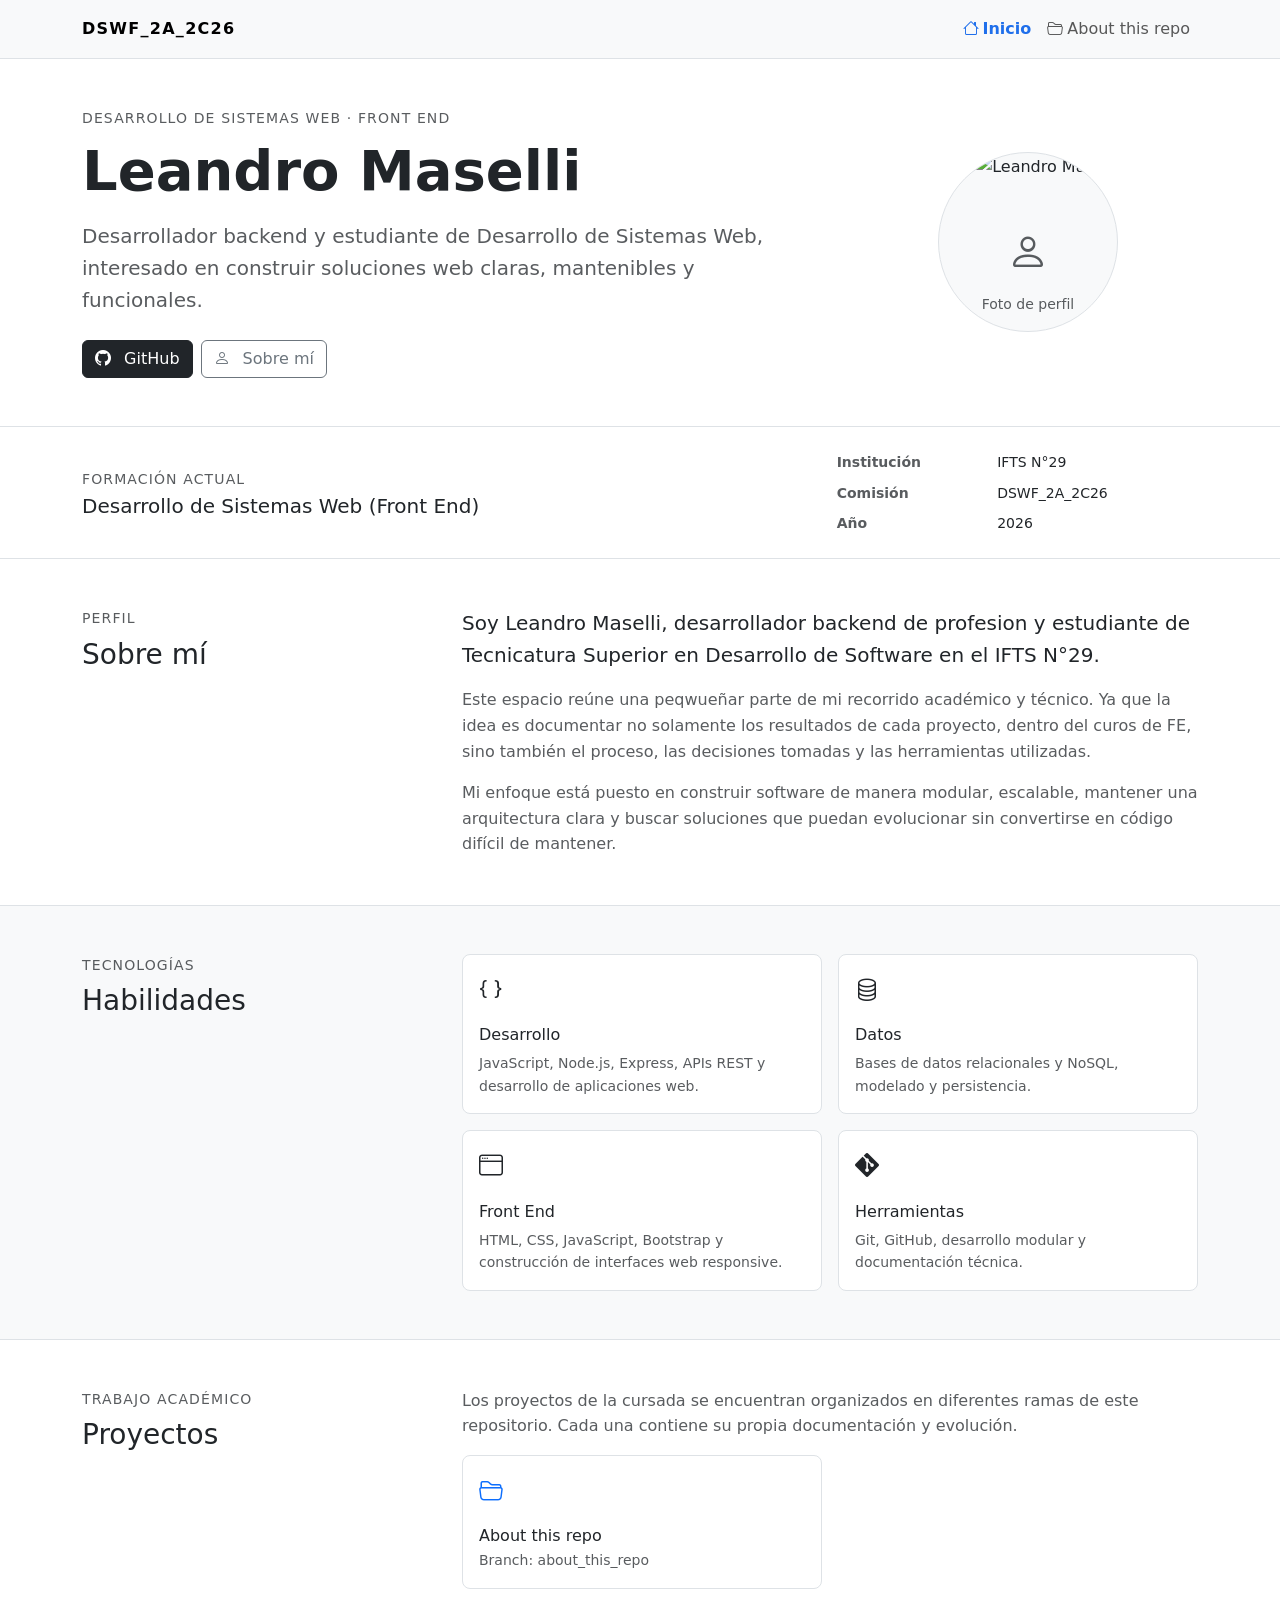
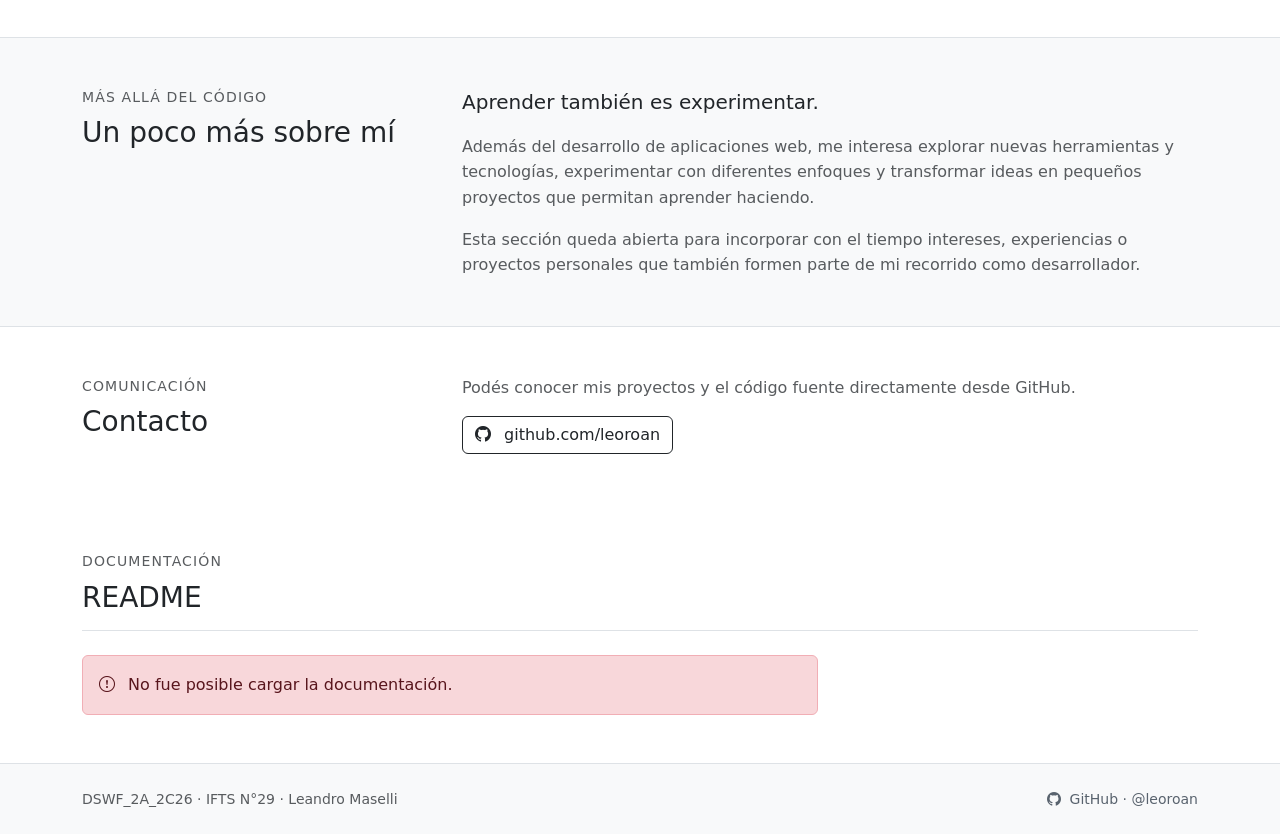
==== index.html @ d9f13ca8 "Add favicon, image asset, and initial HTML structure for the project" ====
<!doctype html>
<html lang="es" data-bs-theme="light">
  <head>
    <meta charset="UTF-8" />
    <meta name="viewport" content="width=device-width, initial-scale=1.0" />

    <!-- =========================================================
         INFORMACIÓN DEL DOCUMENTO
    ========================================================== -->
    <title>Leandro Maselli — Desarrollo de Sistemas Web</title>

    <meta
      name="description"
      content="Portfolio académico de Leandro Maselli — Desarrollo de Sistemas Web (Front End), IFTS N°29."
    />

    <!-- =========================================================
         OPEN GRAPH
    ========================================================== -->
    <meta
      property="og:title"
      content="Leandro Maselli — Desarrollo de Sistemas Web"
    />
    <meta
      property="og:description"
      content="Portfolio académico, proyectos y documentación de Desarrollo de Sistemas Web (Front End)."
    />
    <meta property="og:type" content="website" />
    <meta property="og:site_name" content="DSWF_2A_2C26" />

    <!-- =========================================================
         FAVICON
    ========================================================== -->
    <link rel="icon" type="image/svg+xml" href="./assets/favicon.ico" />

    <!-- =========================================================
         BOOTSTRAP 5.3
         Framework visual principal.
    ========================================================== -->
    <link
      rel="stylesheet"
      href="https://cdn.jsdelivr.net/npm/bootstrap@5.3.3/dist/css/bootstrap.min.css"
      integrity="sha384-QWTKZyjpPEjISv5WaRU9OFeRpok6YctnYmDr5pNlyT2bRjXh0JMhjY6hW+ALEwIH"
      crossorigin="anonymous"
    />

    <!-- =========================================================
         BOOTSTRAP ICONS
    ========================================================== -->
    <link
      rel="stylesheet"
      href="https://cdn.jsdelivr.net/npm/bootstrap-icons@1.13.1/font/bootstrap-icons.min.css"
      integrity="sha384-CK2SzKma4jA5H/MXDUU7i1TqZlCFaD4T01vtyDFvPlD97JQyS+IsSh1nI2EFbpyk"
      crossorigin="anonymous"
    />

    <!-- =========================================================
         ESTILOS PROPIOS
         Se mantiene un CSS externo y pequeño sobre Bootstrap.
    ========================================================== -->
    <link rel="stylesheet" href="style.css" />
  </head>

  <body>
    <!-- =========================================================
         ACCESIBILIDAD
         Permite saltar directamente al contenido principal.
    ========================================================== -->
    <a class="visually-hidden-focusable" href="#contenido">
      Saltar al contenido
    </a>

    <!-- =========================================================
         NAVEGACIÓN PRINCIPAL
         Los enlaces de proyectos se generan dinámicamente desde
         CONFIG.projects mediante app.js.
    ========================================================== -->
    <nav
      class="navbar navbar-expand-md bg-body-tertiary border-bottom sticky-top"
      aria-label="Navegación principal"
    >
      <div class="container">
        <a class="navbar-brand fw-semibold" href="#/inicio">
          <span class="text-uppercase letter-spacing"> DSWF_2A_2C26 </span>
        </a>

        <!-- Botón de navegación para dispositivos pequeños -->
        <button
          class="navbar-toggler"
          type="button"
          data-bs-toggle="collapse"
          data-bs-target="#navPrincipal"
          aria-controls="navPrincipal"
          aria-expanded="false"
          aria-label="Abrir menú de navegación"
        >
          <span class="navbar-toggler-icon"></span>
        </button>

        <div class="collapse navbar-collapse" id="navPrincipal">
          <!--
            Los elementos se generan dinámicamente desde CONFIG.projects.
          -->
          <ul
            class="navbar-nav ms-auto align-items-md-center"
            id="navLinks"
          ></ul>
        </div>
      </div>
    </nav>

    <!-- =========================================================
         CONTENIDO PRINCIPAL
    ========================================================== -->
    <main id="contenido">
      <!-- =======================================================
           LANDING / PORTFOLIO      ======================================================== -->
      <section id="portfolio" aria-labelledby="portfolioTitle">
        <!-- =====================================================
             HERO / PRESENTACIÓN
        ====================================================== -->
        <header class="py-5 py-lg-6 border-bottom">
          <div class="container">
            <div class="row align-items-center g-5">
              <!-- Presentación -->
              <div class="col-lg-8">
                <p
                  class="text-uppercase small text-body-secondary letter-spacing mb-2"
                >
                  Desarrollo de Sistemas Web · Front End
                </p>

                <h1 id="portfolioTitle" class="display-4 fw-bold mb-3">
                  Leandro Maselli
                </h1>

                <p class="lead text-body-secondary mb-4">
                  Desarrollador backend y estudiante de Desarrollo de Sistemas
                  Web, interesado en construir soluciones web claras,
                  mantenibles y funcionales.
                </p>

                <div class="d-flex flex-wrap gap-2">
                  <a
                    class="btn btn-dark"
                    href="https://github.com/leoroan"
                    target="_blank"
                    rel="noopener noreferrer"
                  >
                    <i class="bi bi-github me-2" aria-hidden="true"></i>
                    GitHub
                  </a>

                  <a class="btn btn-outline-secondary" href="#sobre-mi">
                    <i class="bi bi-person me-2" aria-hidden="true"></i>
                    Sobre mí
                  </a>
                </div>
              </div>

              <!-- =================================================
                   FOTO DE PERFIL

                   Reemplazar el placeholder por:
                   assets/perfil.jpg

                   El contenedor ya está preparado para mantener
                   una imagen circular y responsive.
              ================================================== -->
              <div class="col-lg-4">
                <figure class="text-center text-lg-end mb-0">
                  <div
                    class="mx-auto ms-lg-auto rounded-circle border overflow-hidden bg-body-tertiary"
                    style="width: 180px; height: 180px"
                  >
                    <img
                      src="./assets/yo_para_gmail.png"
                      alt="Leandro Maselli"
                      class="w-100 h-100 object-fit-cover"
                    />
                    <div
                      class="w-100 h-100 d-flex flex-column align-items-center justify-content-center text-body-secondary"
                      aria-label="Espacio reservado para fotografía de perfil"
                    >
                      <i class="bi bi-person fs-1" aria-hidden="true"></i>

                      <span class="small mt-2"> Foto de perfil </span>
                    </div>
                  </div>
                </figure>
              </div>
            </div>
          </div>
        </header>

        <!-- =====================================================
             INFORMACIÓN ACADÉMICA
        ====================================================== -->
        <section class="py-4 border-bottom" aria-labelledby="formacionTitle">
          <div class="container">
            <div class="row g-3 align-items-center">
              <div class="col-md-8">
                <p
                  class="text-uppercase small text-body-secondary letter-spacing mb-1"
                >
                  Formación actual
                </p>

                <h2 id="formacionTitle" class="h5 mb-0">
                  Desarrollo de Sistemas Web (Front End)
                </h2>
              </div>

              <div class="col-md-4">
                <dl class="row small mb-0">
                  <dt class="col-5 text-body-secondary">Institución</dt>
                  <dd class="col-7">IFTS N°29</dd>

                  <dt class="col-5 text-body-secondary">Comisión</dt>
                  <dd class="col-7">DSWF_2A_2C26</dd>

                  <dt class="col-5 text-body-secondary">Año</dt>
                  <dd class="col-7 mb-0">2026</dd>
                </dl>
              </div>
            </div>
          </div>
        </section>

        <!-- =====================================================
             SOBRE MÍ
        ====================================================== -->
        <section id="sobre-mi" class="py-5" aria-labelledby="sobreMiTitle">
          <div class="container">
            <div class="row g-4">
              <div class="col-lg-4">
                <p
                  class="text-uppercase small text-body-secondary letter-spacing mb-2"
                >
                  Perfil
                </p>

                <h2 id="sobreMiTitle" class="h3">Sobre mí</h2>
              </div>

              <div class="col-lg-8">
                <p class="lead">
                  Soy Leandro Maselli, desarrollador backend de profesion y
                  estudiante de Tecnicatura Superior en Desarrollo de Software
                  en el IFTS N°29.
                </p>

                <p class="text-body-secondary">
                  Este espacio reúne una peqwueñar parte de mi recorrido
                  académico y técnico. Ya que la idea es documentar no solamente
                  los resultados de cada proyecto, dentro del curos de FE, sino
                  también el proceso, las decisiones tomadas y las herramientas
                  utilizadas.
                </p>

                <p class="text-body-secondary mb-0">
                  Mi enfoque está puesto en construir software de manera
                  modular, escalable, mantener una arquitectura clara y buscar
                  soluciones que puedan evolucionar sin convertirse en código
                  difícil de mantener.
                </p>
              </div>
            </div>
          </div>
        </section>

        <!-- =====================================================
             HABILIDADES
        ====================================================== -->
        <section
          id="habilidades"
          class="py-5 bg-body-tertiary border-top border-bottom"
          aria-labelledby="habilidadesTitle"
        >
          <div class="container">
            <div class="row g-4">
              <div class="col-lg-4">
                <p
                  class="text-uppercase small text-body-secondary letter-spacing mb-2"
                >
                  Tecnologías
                </p>

                <h2 id="habilidadesTitle" class="h3">Habilidades</h2>
              </div>

              <div class="col-lg-8">
                <div class="row g-3">
                  <!-- Desarrollo -->
                  <div class="col-sm-6">
                    <article class="h-100 border rounded-3 p-3 bg-body">
                      <i
                        class="bi bi-braces fs-4 mb-3 d-block"
                        aria-hidden="true"
                      ></i>

                      <h3 class="h6">Desarrollo</h3>

                      <p class="small text-body-secondary mb-0">
                        JavaScript, Node.js, Express, APIs REST y desarrollo de
                        aplicaciones web.
                      </p>
                    </article>
                  </div>

                  <!-- Datos -->
                  <div class="col-sm-6">
                    <article class="h-100 border rounded-3 p-3 bg-body">
                      <i
                        class="bi bi-database fs-4 mb-3 d-block"
                        aria-hidden="true"
                      ></i>

                      <h3 class="h6">Datos</h3>

                      <p class="small text-body-secondary mb-0">
                        Bases de datos relacionales y NoSQL, modelado y
                        persistencia.
                      </p>
                    </article>
                  </div>

                  <!-- Front End -->
                  <div class="col-sm-6">
                    <article class="h-100 border rounded-3 p-3 bg-body">
                      <i
                        class="bi bi-window fs-4 mb-3 d-block"
                        aria-hidden="true"
                      ></i>

                      <h3 class="h6">Front End</h3>

                      <p class="small text-body-secondary mb-0">
                        HTML, CSS, JavaScript, Bootstrap y construcción de
                        interfaces web responsive.
                      </p>
                    </article>
                  </div>

                  <!-- Herramientas -->
                  <div class="col-sm-6">
                    <article class="h-100 border rounded-3 p-3 bg-body">
                      <i
                        class="bi bi-git fs-4 mb-3 d-block"
                        aria-hidden="true"
                      ></i>

                      <h3 class="h6">Herramientas</h3>

                      <p class="small text-body-secondary mb-0">
                        Git, GitHub, desarrollo modular y documentación técnica.
                      </p>
                    </article>
                  </div>
                </div>
              </div>
            </div>
          </div>
        </section>

        <!-- =====================================================
             PROYECTOS
        ====================================================== -->
        <section id="proyectos" class="py-5" aria-labelledby="proyectosTitle">
          <div class="container">
            <div class="row g-4">
              <div class="col-lg-4">
                <p
                  class="text-uppercase small text-body-secondary letter-spacing mb-2"
                >
                  Trabajo académico
                </p>

                <h2 id="proyectosTitle" class="h3">Proyectos</h2>
              </div>

              <div class="col-lg-8">
                <p class="text-body-secondary">
                  Los proyectos de la cursada se encuentran organizados en
                  diferentes ramas de este repositorio. Cada una contiene su
                  propia documentación y evolución.
                </p>

                <!--
                  app.js utiliza este contenedor para mostrar
                  dinámicamente los proyectos definidos en
                  CONFIG.projects.
                -->
                <div id="portfolioProjects" class="row g-3"></div>
              </div>
            </div>
          </div>
        </section>

        <!-- =====================================================
             SECCIÓN PERSONAL
        ====================================================== -->
        <section
          id="personal"
          class="py-5 bg-body-tertiary border-top border-bottom"
          aria-labelledby="personalTitle"
        >
          <div class="container">
            <div class="row g-4">
              <div class="col-lg-4">
                <p
                  class="text-uppercase small text-body-secondary letter-spacing mb-2"
                >
                  Más allá del código
                </p>

                <h2 id="personalTitle" class="h3">Un poco más sobre mí</h2>
              </div>

              <div class="col-lg-8">
                <p class="lead">Aprender también es experimentar.</p>

                <p class="text-body-secondary">
                  Además del desarrollo de aplicaciones web, me interesa
                  explorar nuevas herramientas y tecnologías, experimentar con
                  diferentes enfoques y transformar ideas en pequeños proyectos
                  que permitan aprender haciendo.
                </p>

                <p class="text-body-secondary mb-0">
                  Esta sección queda abierta para incorporar con el tiempo
                  intereses, experiencias o proyectos personales que también
                  formen parte de mi recorrido como desarrollador.
                </p>
              </div>
            </div>
          </div>
        </section>

        <!-- =====================================================
             CONTACTO
        ====================================================== -->
        <section id="contacto" class="py-5" aria-labelledby="contactoTitle">
          <div class="container">
            <div class="row g-4 align-items-start">
              <div class="col-lg-4">
                <p
                  class="text-uppercase small text-body-secondary letter-spacing mb-2"
                >
                  Comunicación
                </p>

                <h2 id="contactoTitle" class="h3">Contacto</h2>
              </div>

              <div class="col-lg-8">
                <p class="text-body-secondary">
                  Podés conocer mis proyectos y el código fuente directamente
                  desde GitHub.
                </p>

                <a
                  class="btn btn-outline-dark"
                  href="https://github.com/leoroan"
                  target="_blank"
                  rel="noopener noreferrer"
                >
                  <i class="bi bi-github me-2" aria-hidden="true"></i>
                  github.com/leoroan
                </a>
              </div>
            </div>
          </div>
        </section>
      </section>

      <!-- =======================================================
           DOCUMENTACIÓN / README

           En #/inicio:
             Landing → README de main

           En otras rutas:
             README de la rama correspondiente.

           IMPORTANTE:
           app.js debe controlar la visibilidad de #portfolio y
           la carga de #documento según la ruta actual.
      ======================================================== -->
      <section
        id="documentacion"
        class="py-5"
        aria-labelledby="documentacionTitle"
      >
        <div class="container">
          <header class="mb-4 border-bottom pb-3">
            <p
              class="text-uppercase small text-body-secondary letter-spacing mb-2"
            >
              Documentación
            </p>

            <h2 id="documentacionTitle" class="h3 mb-0">README</h2>
          </header>

          <!--
            app.js renderiza aquí el README correspondiente
            a la ruta/branch actual.
          -->
          <article
            id="documento"
            class="documento"
            aria-live="polite"
          ></article>
        </div>
      </section>
    </main>

    <!-- =========================================================
         FOOTER
    ========================================================== -->
    <footer class="bg-body-tertiary border-top py-4">
      <div
        class="container d-flex flex-wrap justify-content-between align-items-center gap-2 small text-body-secondary"
      >
        <div>DSWF_2A_2C26 &middot; IFTS N°29 &middot; Leandro Maselli</div>

        <a
          href="https://github.com/leoroan"
          target="_blank"
          rel="noopener noreferrer"
        >
          <i class="bi bi-github me-1" aria-hidden="true"></i>
          GitHub · @leoroan
        </a>
      </div>
    </footer>

    <!-- =========================================================
         BOOTSTRAP JAVASCRIPT
    ========================================================== -->
    <script
      src="https://cdn.jsdelivr.net/npm/bootstrap@5.3.3/dist/js/bootstrap.bundle.min.js"
      integrity="sha384-YvpcrYf0tY3lHB60NNkmXc5s9fDVZLESaAA55NDzOxhy9GkcIdslK1eN7N6jIeHz"
      crossorigin="anonymous"
    ></script>

    <!-- =========================================================
         APLICACIÓN
         Maneja routing, README, GFM y proyectos.
    ========================================================== -->
    <script type="module" src="app.js"></script>
  </body>
</html>
---- style.css ----
/* ============================================================
   DSWF_2A_2C26 — Estilos propios (mínimos sobre Bootstrap 5.3)
   ============================================================ */

/* ---------- Variables / identidad ---------- */
:root {
  --dswf-accent: #1f6feb; /* acento sobrio, académico */
  --dswf-border: #d0d7de;
  --dswf-code-bg: #f6f8fa;
  --dswf-muted: #59636e;
  --dswf-content-max: 46rem; /* ancho de lectura cómodo */
}

/* ---------- Tipografía general ---------- */
body {
  font-size: 1rem;
  line-height: 1.6;
  -webkit-font-smoothing: antialiased;
  text-rendering: optimizeLegibility;
}

.letter-spacing {
  letter-spacing: 0.08em;
}

/* ---------- Hero ---------- */
/* La altura y separación del hero se resuelve con utilities de Bootstrap.
   Aquí solo se asegura que el texto introductorio tenga buena legibilidad. */
#heroIntro {
  max-width: var(--dswf-content-max);
}

/* ---------- Navbar ---------- */
.navbar-brand {
  font-size: 1rem;
}

.nav-link.active {
  color: var(--dswf-accent) !important;
  font-weight: 600;
}

/* ---------- Documento (Markdown renderizado) ---------- */
.documento {
  max-width: var(--dswf-content-max);
}

.documento > *:first-child {
  margin-top: 0;
}

.documento > *:last-child {
  margin-bottom: 0;
}

.documento h1,
.documento h2,
.documento h3,
.documento h4,
.documento h5,
.documento h6 {
  scroll-margin-top: 5rem; /* compensa navbar sticky si se usa anclas */
  font-weight: 600;
  line-height: 1.3;
  margin-top: 2rem;
  margin-bottom: 0.75rem;
}

/* El primer heading del README es el título principal y no necesita
   tanto aire superior. */
.documento h1:first-child {
  margin-top: 0;
}

.documento a {
  color: var(--dswf-accent);
  text-underline-offset: 0.15em;
  text-decoration-thickness: 1px;
}

.documento a:hover {
  text-decoration-thickness: 2px;
}

/* Responsive con .img-fluid de Bootstrap (max-width/height).
   Aquí solo identidad visual. */
.documento img {
  border-radius: 0.25rem;
  border: 1px solid var(--dswf-border);
}

.documento hr {
  border-color: var(--dswf-border);
  opacity: 0.6;
  margin: 2rem 0;
}

.documento blockquote {
  border-left: 4px solid var(--dswf-border);
  padding-left: 1rem;
  color: var(--dswf-muted);
  margin: 1.5rem 0;
}

.documento ul,
.documento ol {
  margin-bottom: 1rem;
  padding-left: 1.5rem;
}

.documento li {
  margin-bottom: 0.25rem;
}

.documento li > ul,
.documento li > ol {
  margin-top: 0.25rem;
  margin-bottom: 0;
}

/* ---------- Tablas ---------- */
.documento .table-responsive {
  margin-bottom: 1rem;
}

.documento table {
  width: 100%;
  border-collapse: collapse;
  font-size: 0.95rem;
  margin-bottom: 1rem;
}

/* Cuando viene envuelta en .table-responsive, la tabla no debe
   duplicar márgenes. */
.documento .table-responsive table {
  margin-bottom: 0;
}

.documento th,
.documento td {
  border: 1px solid var(--dswf-border);
  padding: 0.5rem 0.75rem;
  vertical-align: top;
}

.documento th {
  background: #f6f8fa;
  font-weight: 600;
}

.documento tr:nth-child(even) td {
  background: #fbfcfd;
}

/* ---------- Código ---------- */

/* Código inline */
.documento code:not(pre code) {
  font-size: 0.875em;
  background: var(--dswf-code-bg);
  border: 1px solid var(--dswf-border);
  border-radius: 0.25rem;
  padding: 0.1em 0.35em;
  color: #24292f;
  white-space: nowrap;
}

@media (max-width: 575.98px) {
  .documento code:not(pre code) {
    white-space: normal;
    word-break: break-word;
  }
}

/* Bloques de código */
.documento pre {
  background: #f6f8fa;
  border: 1px solid var(--dswf-border);
  border-radius: 0.375rem;
  padding: 1rem;
  margin-bottom: 1rem;
  overflow-x: auto;
  -webkit-overflow-scrolling: touch;
}

.documento pre code {
  font-size: 0.875rem;
  line-height: 1.55;
  background: transparent;
  border: 0;
  padding: 0;
  color: #24292f;
  white-space: pre;
}

@media (max-width: 575.98px) {
  .documento pre {
    padding: 0.75rem;
    font-size: 0.8rem;
  }
}

/* ---------- GitHub Alerts ---------- */
/* Los alerts de GitHub se detectan en app.js y se les aplica
   la clase .alert de Bootstrap. Aquí solo se neutraliza el
   estilo de blockquote para que no choque con el alert. */
.documento blockquote.dswf-github-alert {
  border-left: 0;
  padding-left: 1rem;
  color: inherit;
}

.documento blockquote.dswf-github-alert p:first-child strong:first-child {
  font-weight: 700;
}

/* ---------- Details / Summary ---------- */
.documento details {
  border: 1px solid var(--dswf-border);
  border-radius: 0.375rem;
  padding: 0.5rem 1rem;
  margin-bottom: 1rem;
  background: #fbfcfd;
}

.documento summary {
  cursor: pointer;
  font-weight: 600;
  padding: 0.25rem 0;
}

.documento details[open] summary {
  margin-bottom: 0.75rem;
}

/* ---------- Checklists ---------- */
.documento ul.contains-task-list {
  list-style: none;
  padding-left: 0.25rem;
}

.documento ul.contains-task-list li {
  margin-bottom: 0.4rem;
}

.documento .task-list-item-checkbox {
  margin-right: 0.5rem;
  transform: translateY(1px);
}

/* ---------- Mermaid ---------- */
.documento .mermaid {
  margin-bottom: 1rem;
  text-align: center;
  overflow-x: auto;
}

/* ---------- Footers / misc ---------- */
footer a {
  color: var(--dswf-muted);
  text-decoration: none;
}

footer a:hover {
  color: var(--dswf-accent);
  text-decoration: underline;
  text-underline-offset: 0.15em;
}

/* ---------- Responsive fino ---------- */
@media (max-width: 575.98px) {
  .documento h1 {
    font-size: 1.5rem;
  }

  .documento h2 {
    font-size: 1.3rem;
  }

  .documento h3 {
    font-size: 1.15rem;
  }
}

/* ---------- Prefers-reduced-motion ---------- */
@media (prefers-reduced-motion: reduce) {
  *,
  *::before,
  *::after {
    animation-duration: 0.01ms !important;
    animation-iteration-count: 1 !important;
    transition-duration: 0.01ms !important;
    scroll-behavior: auto !important;
  }
}
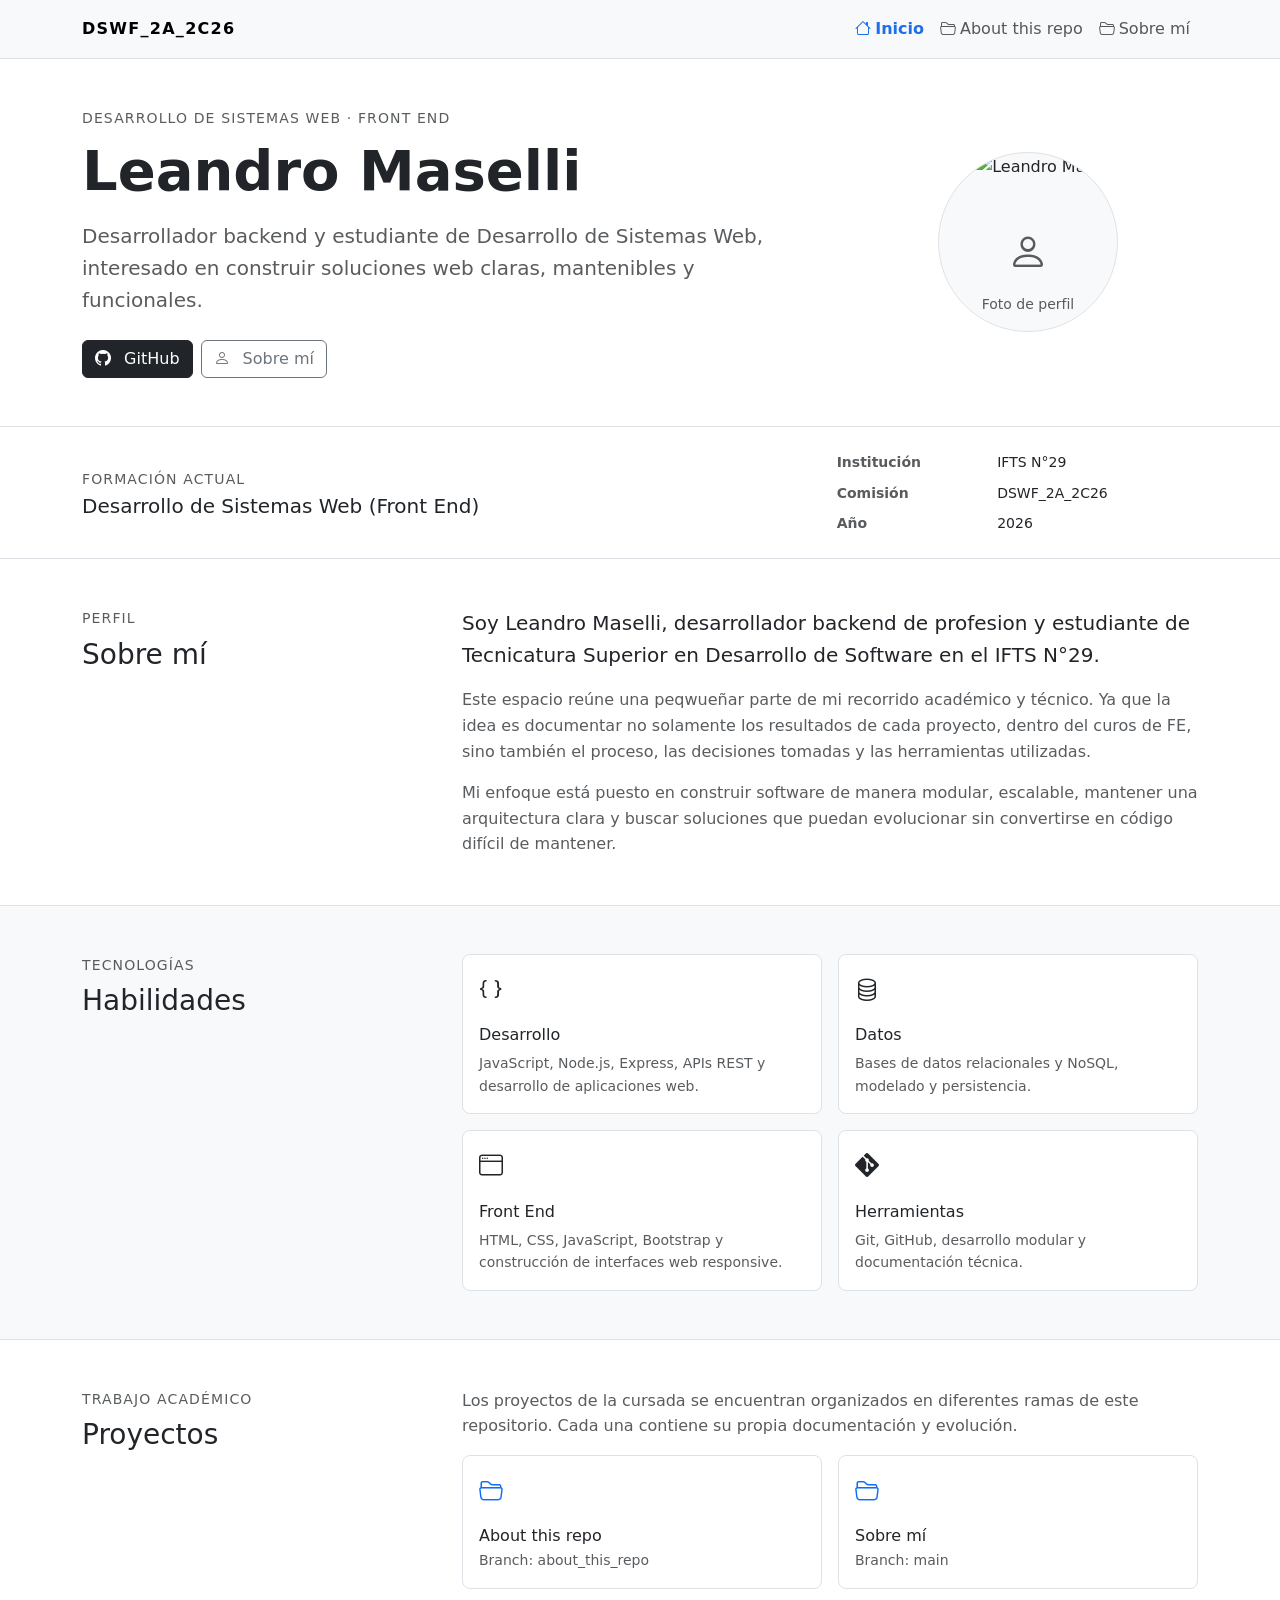
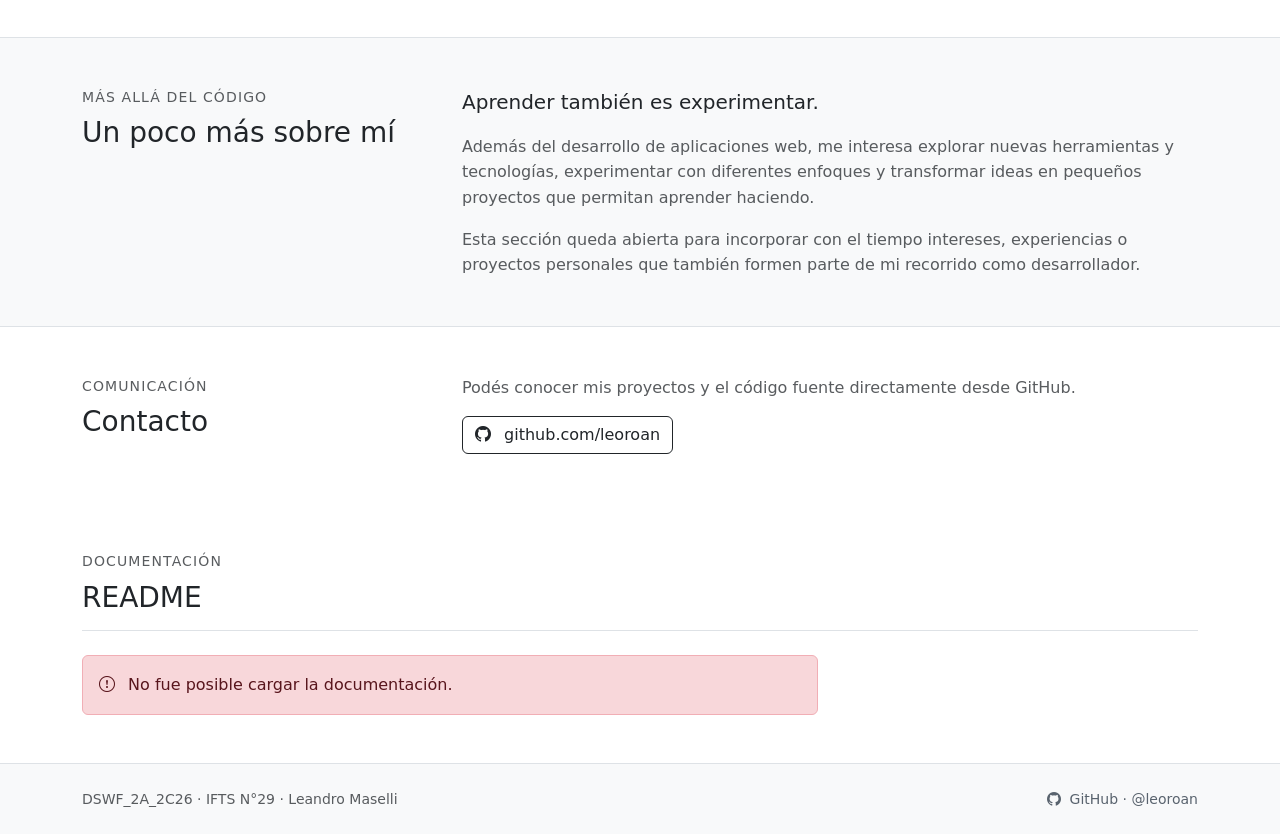
==== commit 3cdee67e: "Agregar sección "Sobre mí" en la configuración del proyecto y corregir enlace en index.html" ====
--- a/index.html
+++ b/index.html
@@ -151,7 +151,7 @@
                     GitHub
                   </a>
 
-                  <a class="btn btn-outline-secondary" href="#sobre-mi">
+                  <a class="btn btn-outline-secondary" href="#/sobre-mi">
                     <i class="bi bi-person me-2" aria-hidden="true"></i>
                     Sobre mí
                   </a>
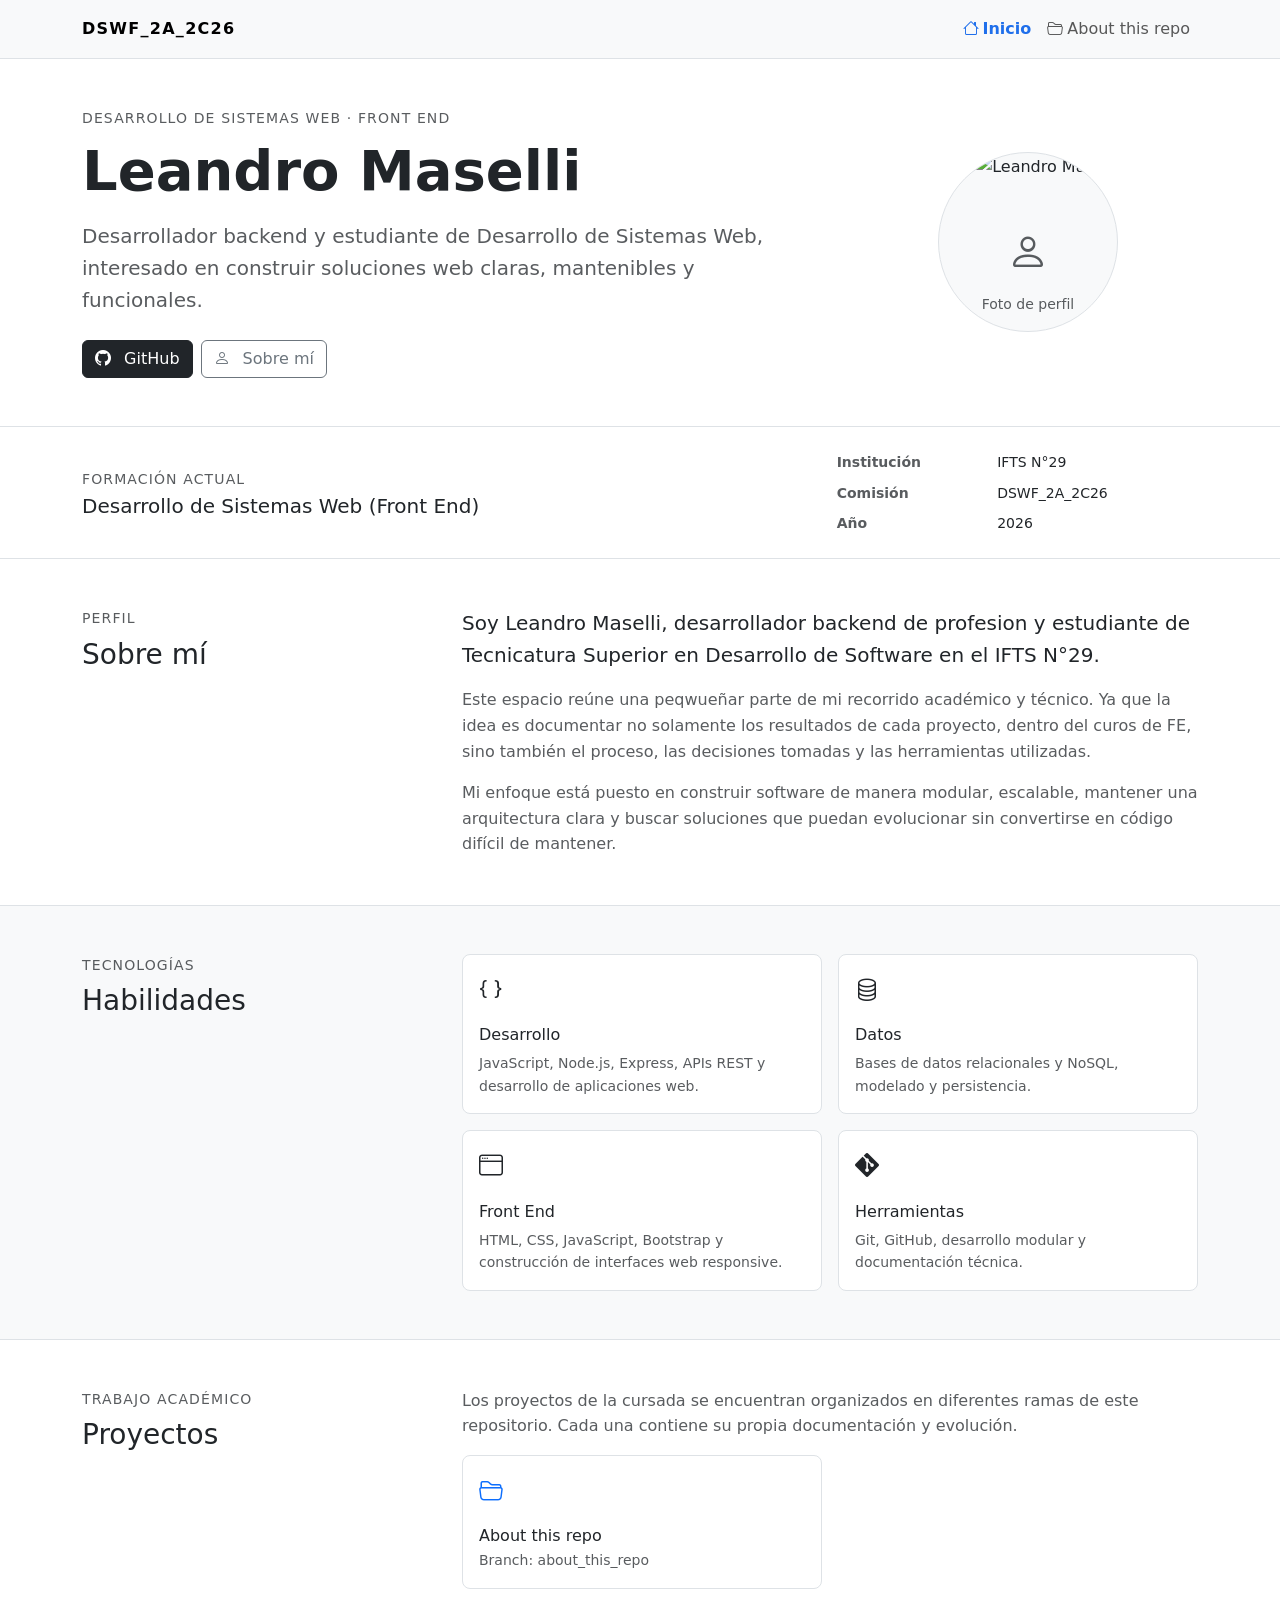
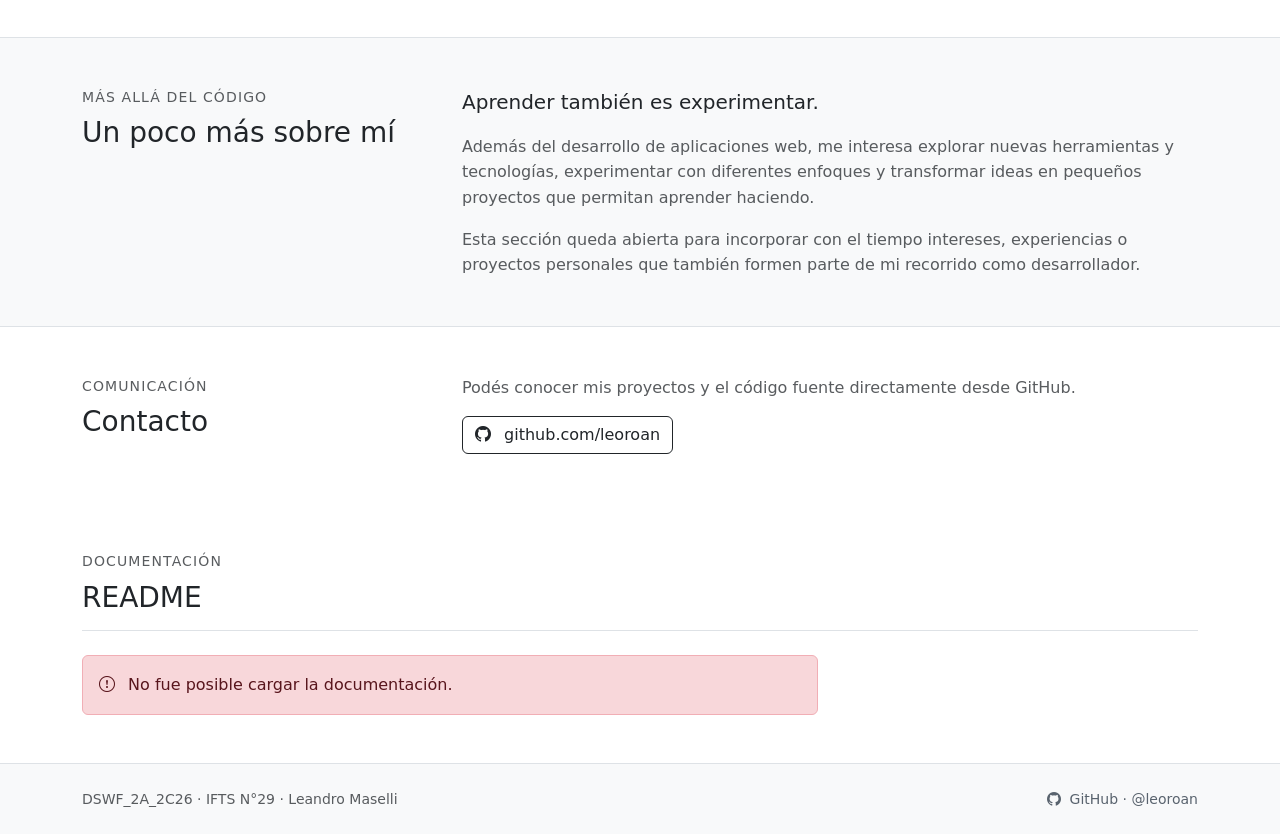
==== commit ad369aa6: "Refactor project structure: move CSS to 'styles' directory, update paths in HTML, and create new app" ====
--- a/index.html
+++ b/index.html
@@ -58,7 +58,7 @@
          ESTILOS PROPIOS
          Se mantiene un CSS externo y pequeño sobre Bootstrap.
     ========================================================== -->
-    <link rel="stylesheet" href="style.css" />
+    <link rel="stylesheet" href="./styles/style.css" />
   </head>
 
   <body>
@@ -549,6 +549,6 @@
          APLICACIÓN
          Maneja routing, README, GFM y proyectos.
     ========================================================== -->
-    <script type="module" src="app.js"></script>
+    <script type="module" src="./scripts/app.js"></script>
   </body>
 </html>
--- a/styles/style.css
+++ b/styles/style.css
@@ -0,0 +1,295 @@
+/* ============================================================
+   DSWF_2A_2C26 — Estilos propios (mínimos sobre Bootstrap 5.3)
+   ============================================================ */
+
+/* ---------- Variables / identidad ---------- */
+:root {
+  --dswf-accent: #1f6feb; /* acento sobrio, académico */
+  --dswf-border: #d0d7de;
+  --dswf-code-bg: #f6f8fa;
+  --dswf-muted: #59636e;
+  --dswf-content-max: 46rem; /* ancho de lectura cómodo */
+}
+
+/* ---------- Tipografía general ---------- */
+body {
+  font-size: 1rem;
+  line-height: 1.6;
+  -webkit-font-smoothing: antialiased;
+  text-rendering: optimizeLegibility;
+}
+
+.letter-spacing {
+  letter-spacing: 0.08em;
+}
+
+/* ---------- Hero ---------- */
+/* La altura y separación del hero se resuelve con utilities de Bootstrap.
+   Aquí solo se asegura que el texto introductorio tenga buena legibilidad. */
+#heroIntro {
+  max-width: var(--dswf-content-max);
+}
+
+/* ---------- Navbar ---------- */
+.navbar-brand {
+  font-size: 1rem;
+}
+
+.nav-link.active {
+  color: var(--dswf-accent) !important;
+  font-weight: 600;
+}
+
+/* ---------- Documento (Markdown renderizado) ---------- */
+.documento {
+  max-width: var(--dswf-content-max);
+}
+
+.documento > *:first-child {
+  margin-top: 0;
+}
+
+.documento > *:last-child {
+  margin-bottom: 0;
+}
+
+.documento h1,
+.documento h2,
+.documento h3,
+.documento h4,
+.documento h5,
+.documento h6 {
+  scroll-margin-top: 5rem; /* compensa navbar sticky si se usa anclas */
+  font-weight: 600;
+  line-height: 1.3;
+  margin-top: 2rem;
+  margin-bottom: 0.75rem;
+}
+
+/* El primer heading del README es el título principal y no necesita
+   tanto aire superior. */
+.documento h1:first-child {
+  margin-top: 0;
+}
+
+.documento a {
+  color: var(--dswf-accent);
+  text-underline-offset: 0.15em;
+  text-decoration-thickness: 1px;
+}
+
+.documento a:hover {
+  text-decoration-thickness: 2px;
+}
+
+/* Responsive con .img-fluid de Bootstrap (max-width/height).
+   Aquí solo identidad visual. */
+.documento img {
+  border-radius: 0.25rem;
+  border: 1px solid var(--dswf-border);
+}
+
+.documento hr {
+  border-color: var(--dswf-border);
+  opacity: 0.6;
+  margin: 2rem 0;
+}
+
+.documento blockquote {
+  border-left: 4px solid var(--dswf-border);
+  padding-left: 1rem;
+  color: var(--dswf-muted);
+  margin: 1.5rem 0;
+}
+
+.documento ul,
+.documento ol {
+  margin-bottom: 1rem;
+  padding-left: 1.5rem;
+}
+
+.documento li {
+  margin-bottom: 0.25rem;
+}
+
+.documento li > ul,
+.documento li > ol {
+  margin-top: 0.25rem;
+  margin-bottom: 0;
+}
+
+/* ---------- Tablas ---------- */
+.documento .table-responsive {
+  margin-bottom: 1rem;
+}
+
+.documento table {
+  width: 100%;
+  border-collapse: collapse;
+  font-size: 0.95rem;
+  margin-bottom: 1rem;
+}
+
+/* Cuando viene envuelta en .table-responsive, la tabla no debe
+   duplicar márgenes. */
+.documento .table-responsive table {
+  margin-bottom: 0;
+}
+
+.documento th,
+.documento td {
+  border: 1px solid var(--dswf-border);
+  padding: 0.5rem 0.75rem;
+  vertical-align: top;
+}
+
+.documento th {
+  background: #f6f8fa;
+  font-weight: 600;
+}
+
+.documento tr:nth-child(even) td {
+  background: #fbfcfd;
+}
+
+/* ---------- Código ---------- */
+
+/* Código inline */
+.documento code:not(pre code) {
+  font-size: 0.875em;
+  background: var(--dswf-code-bg);
+  border: 1px solid var(--dswf-border);
+  border-radius: 0.25rem;
+  padding: 0.1em 0.35em;
+  color: #24292f;
+  white-space: nowrap;
+}
+
+@media (max-width: 575.98px) {
+  .documento code:not(pre code) {
+    white-space: normal;
+    word-break: break-word;
+  }
+}
+
+/* Bloques de código */
+.documento pre {
+  background: #f6f8fa;
+  border: 1px solid var(--dswf-border);
+  border-radius: 0.375rem;
+  padding: 1rem;
+  margin-bottom: 1rem;
+  overflow-x: auto;
+  -webkit-overflow-scrolling: touch;
+}
+
+.documento pre code {
+  font-size: 0.875rem;
+  line-height: 1.55;
+  background: transparent;
+  border: 0;
+  padding: 0;
+  color: #24292f;
+  white-space: pre;
+}
+
+@media (max-width: 575.98px) {
+  .documento pre {
+    padding: 0.75rem;
+    font-size: 0.8rem;
+  }
+}
+
+/* ---------- GitHub Alerts ---------- */
+/* Los alerts de GitHub se detectan en app.js y se les aplica
+   la clase .alert de Bootstrap. Aquí solo se neutraliza el
+   estilo de blockquote para que no choque con el alert. */
+.documento blockquote.dswf-github-alert {
+  border-left: 0;
+  padding-left: 1rem;
+  color: inherit;
+}
+
+.documento blockquote.dswf-github-alert p:first-child strong:first-child {
+  font-weight: 700;
+}
+
+/* ---------- Details / Summary ---------- */
+.documento details {
+  border: 1px solid var(--dswf-border);
+  border-radius: 0.375rem;
+  padding: 0.5rem 1rem;
+  margin-bottom: 1rem;
+  background: #fbfcfd;
+}
+
+.documento summary {
+  cursor: pointer;
+  font-weight: 600;
+  padding: 0.25rem 0;
+}
+
+.documento details[open] summary {
+  margin-bottom: 0.75rem;
+}
+
+/* ---------- Checklists ---------- */
+.documento ul.contains-task-list {
+  list-style: none;
+  padding-left: 0.25rem;
+}
+
+.documento ul.contains-task-list li {
+  margin-bottom: 0.4rem;
+}
+
+.documento .task-list-item-checkbox {
+  margin-right: 0.5rem;
+  transform: translateY(1px);
+}
+
+/* ---------- Mermaid ---------- */
+.documento .mermaid {
+  margin-bottom: 1rem;
+  text-align: center;
+  overflow-x: auto;
+}
+
+/* ---------- Footers / misc ---------- */
+footer a {
+  color: var(--dswf-muted);
+  text-decoration: none;
+}
+
+footer a:hover {
+  color: var(--dswf-accent);
+  text-decoration: underline;
+  text-underline-offset: 0.15em;
+}
+
+/* ---------- Responsive fino ---------- */
+@media (max-width: 575.98px) {
+  .documento h1 {
+    font-size: 1.5rem;
+  }
+
+  .documento h2 {
+    font-size: 1.3rem;
+  }
+
+  .documento h3 {
+    font-size: 1.15rem;
+  }
+}
+
+/* ---------- Prefers-reduced-motion ---------- */
+@media (prefers-reduced-motion: reduce) {
+  *,
+  *::before,
+  *::after {
+    animation-duration: 0.01ms !important;
+    animation-iteration-count: 1 !important;
+    transition-duration: 0.01ms !important;
+    scroll-behavior: auto !important;
+  }
+}
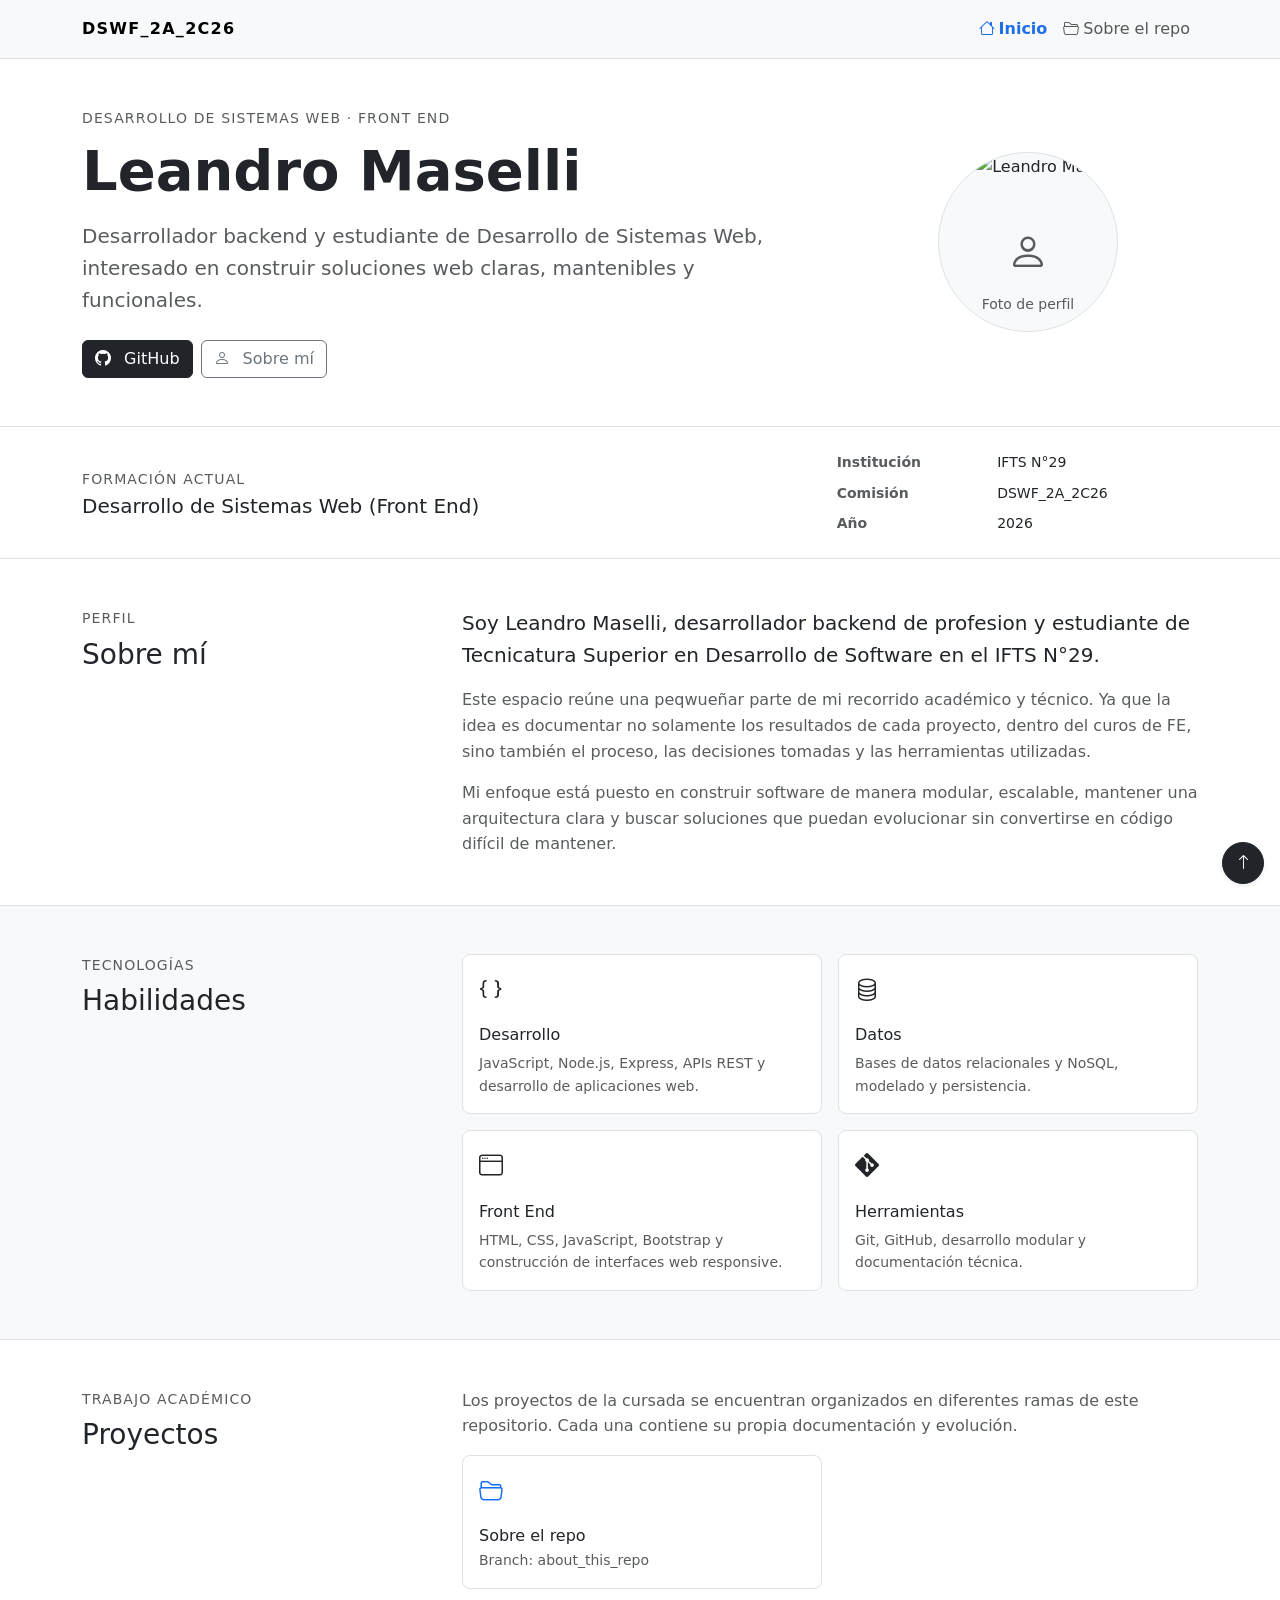
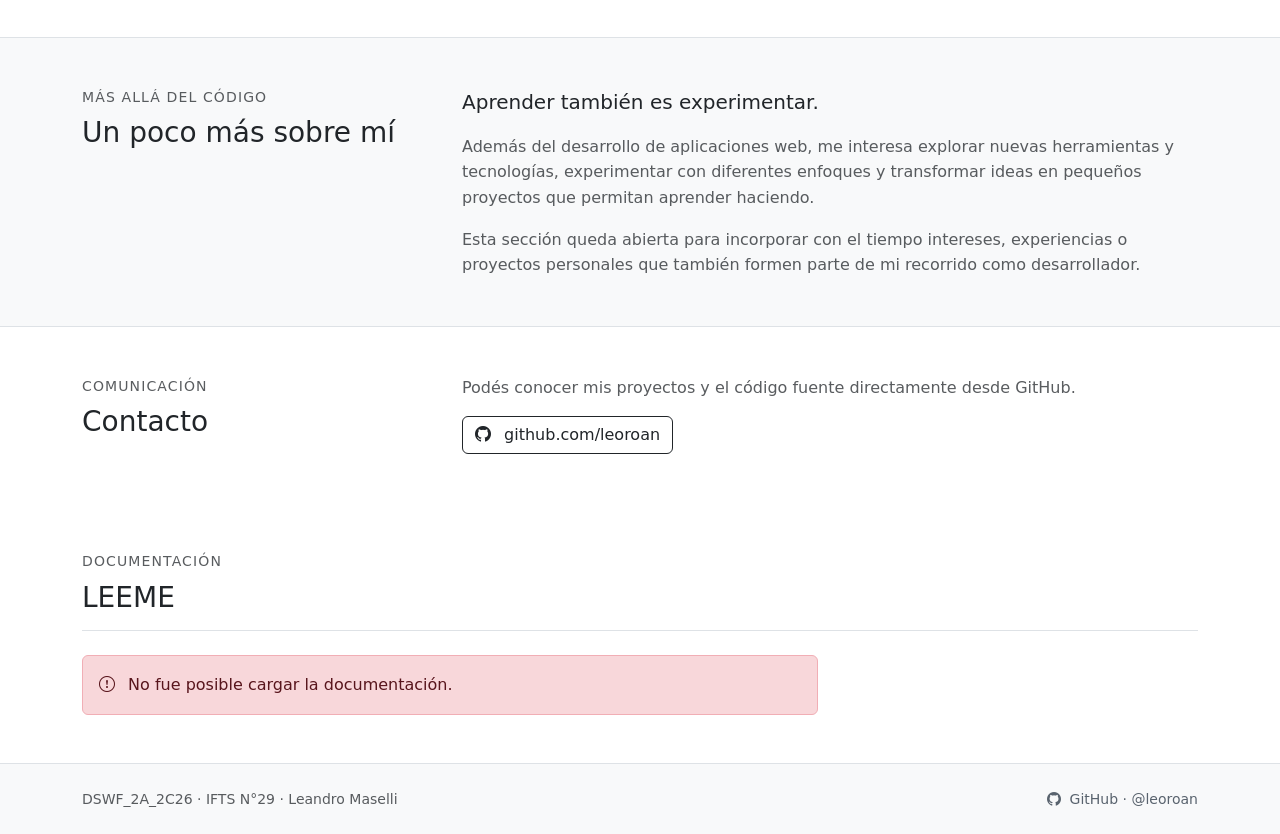
==== commit 8e1f818e: "Agregar botón "Volver arriba" en el HTML y funcionalidad en app.js;" ====
--- a/index.html
+++ b/index.html
@@ -61,7 +61,7 @@
     <link rel="stylesheet" href="./styles/style.css" />
   </head>
 
-  <body>
+  <body id="inicio">
     <!-- =========================================================
          ACCESIBILIDAD
          Permite saltar directamente al contenido principal.
@@ -500,7 +500,7 @@
               Documentación
             </p>
 
-            <h2 id="documentacionTitle" class="h3 mb-0">README</h2>
+            <h2 id="documentacionTitle" class="h3 mb-0">LEEME</h2>
           </header>
 
           <!--
@@ -550,5 +550,19 @@
          Maneja routing, README, GFM y proyectos.
     ========================================================== -->
     <script type="module" src="./scripts/app.js"></script>
+
+    <!-- =========================================================
+     BOTÓN VOLVER ARRIBA
+    ========================================================== -->
+    <button
+      id="backToTop"
+      type="button"
+      class="btn btn-dark rounded-circle position-fixed bottom-0 end-0 m-3 shadow-sm"
+      style="width: 42px; height: 42px; z-index: 1030"
+      aria-label="Volver arriba"
+      title="Volver arriba"
+    >
+      <i class="bi bi-arrow-up" aria-hidden="true"></i>
+    </button>
   </body>
 </html>
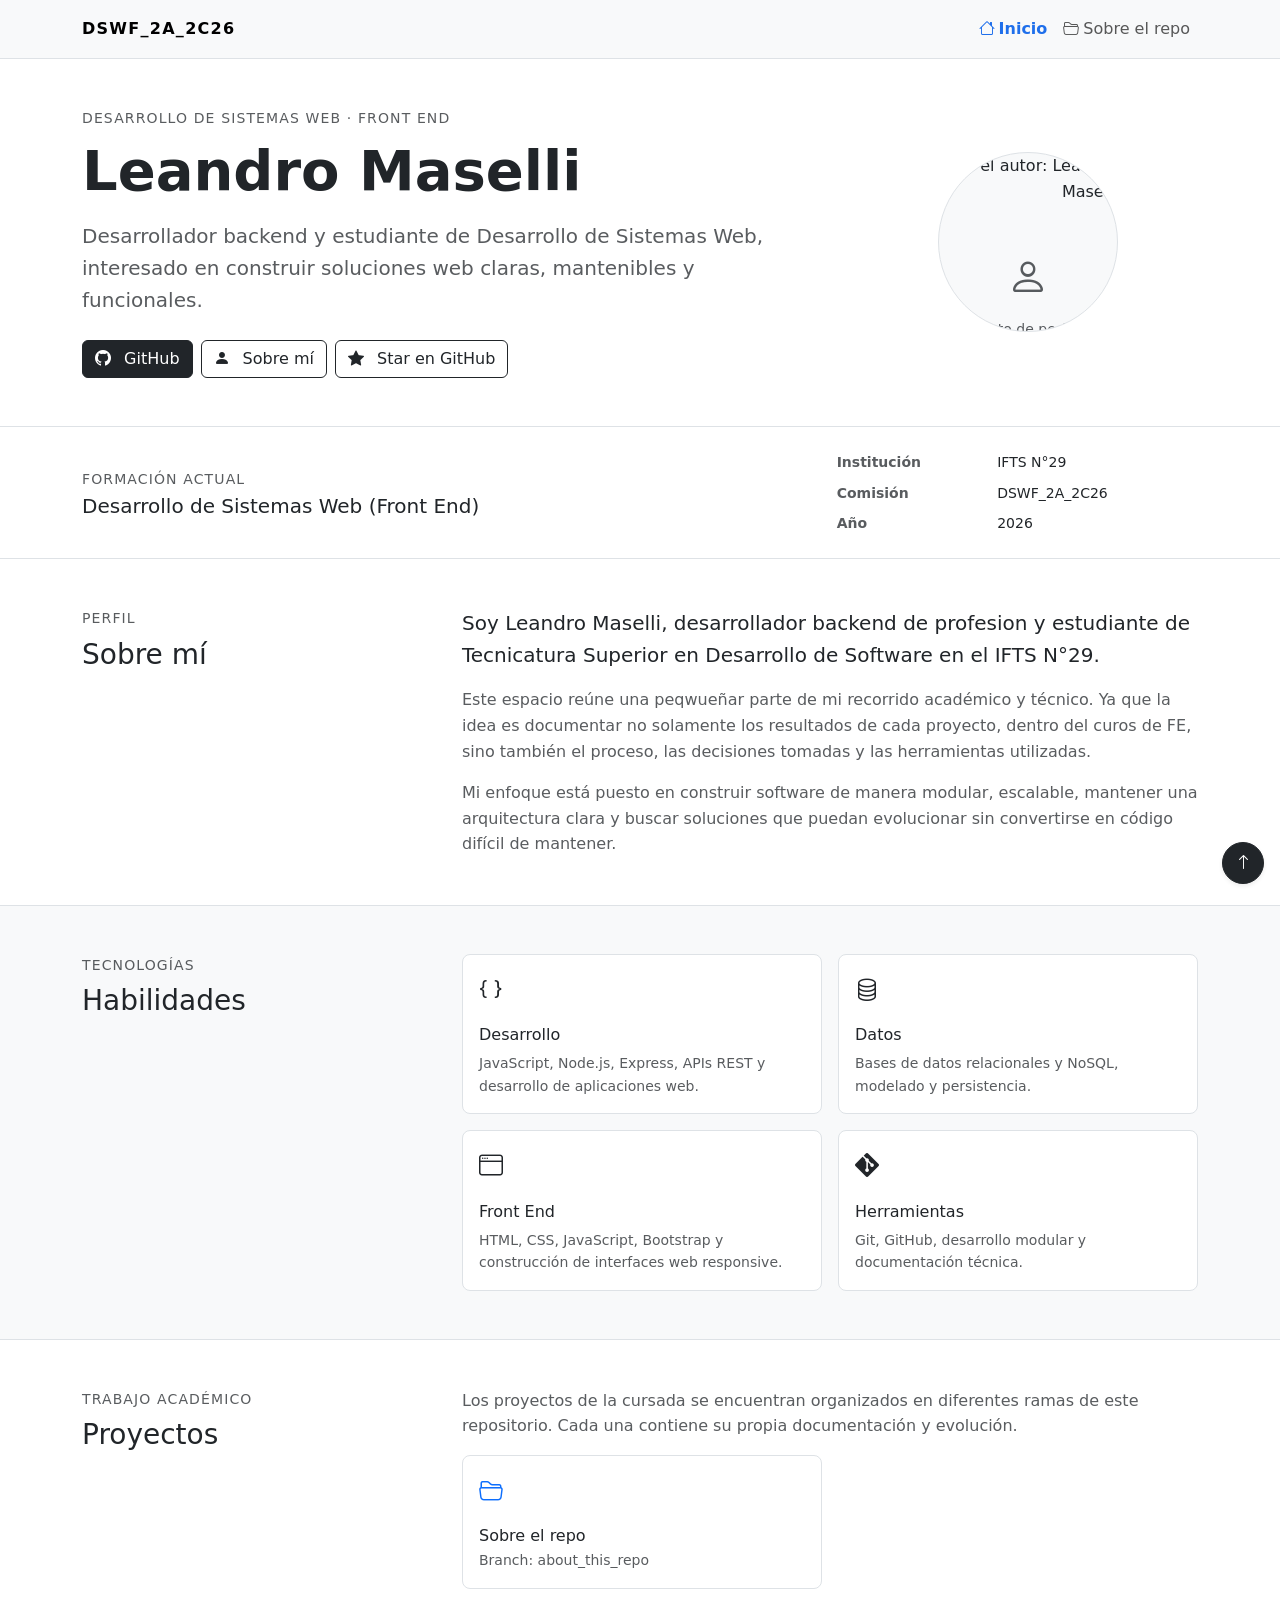
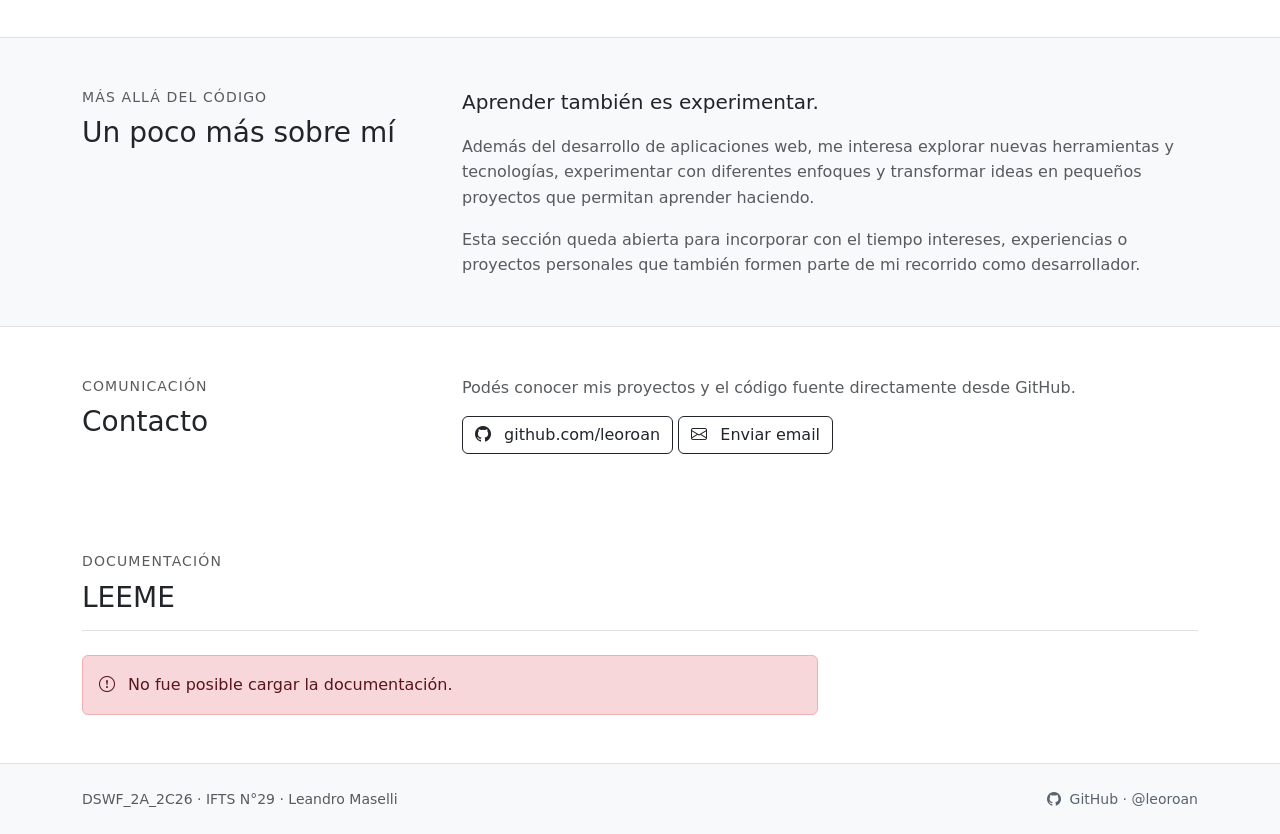
==== commit 319e5386: "Actualizar enlaces y estilos de botones en index.html; agregar botón para enviar email" ====
--- a/index.html
+++ b/index.html
@@ -151,22 +151,23 @@
                     GitHub
                   </a>
 
-                  <a class="btn btn-outline-secondary" href="#/sobre-mi">
-                    <i class="bi bi-person me-2" aria-hidden="true"></i>
+                  <a class="btn btn-outline-dark" href="#/sobre-mi">
+                    <i class="bi bi-person-fill me-2" aria-hidden="true"></i>
                     Sobre mí
                   </a>
+
+                  <a
+                    class="btn btn-outline-dark"
+                    href="https://github.com/leoroan/DSWF_2A_2C26_Desarrollo-de-Sistemas-Web-Front-End-"
+                    target="_blank"
+                    rel="noopener noreferrer"
+                  >
+                    <i class="bi bi-star-fill me-2" aria-hidden="true"></i>
+                    Star en GitHub
+                  </a>
                 </div>
               </div>
 
-              <!-- =================================================
-                   FOTO DE PERFIL
-
-                   Reemplazar el placeholder por:
-                   assets/perfil.jpg
-
-                   El contenedor ya está preparado para mantener
-                   una imagen circular y responsive.
-              ================================================== -->
               <div class="col-lg-4">
                 <figure class="text-center text-lg-end mb-0">
                   <div
@@ -175,7 +176,7 @@
                   >
                     <img
                       src="./assets/yo_para_gmail.png"
-                      alt="Leandro Maselli"
+                      alt="el autor: Leandro Maselli"
                       class="w-100 h-100 object-fit-cover"
                     />
                     <div
@@ -467,6 +468,14 @@
                 >
                   <i class="bi bi-github me-2" aria-hidden="true"></i>
                   github.com/leoroan
+                </a>
+                <a
+                  class="btn btn-outline-dark"
+                  href="mailto:leoroan+perfilgh@gmail.com?subject=Consulta%20desde%20tu%20perfil-web"
+                  rel="noopener noreferrer"
+                >
+                  <i class="bi bi-envelope me-2" aria-hidden="true"></i>
+                  Enviar email
                 </a>
               </div>
             </div>
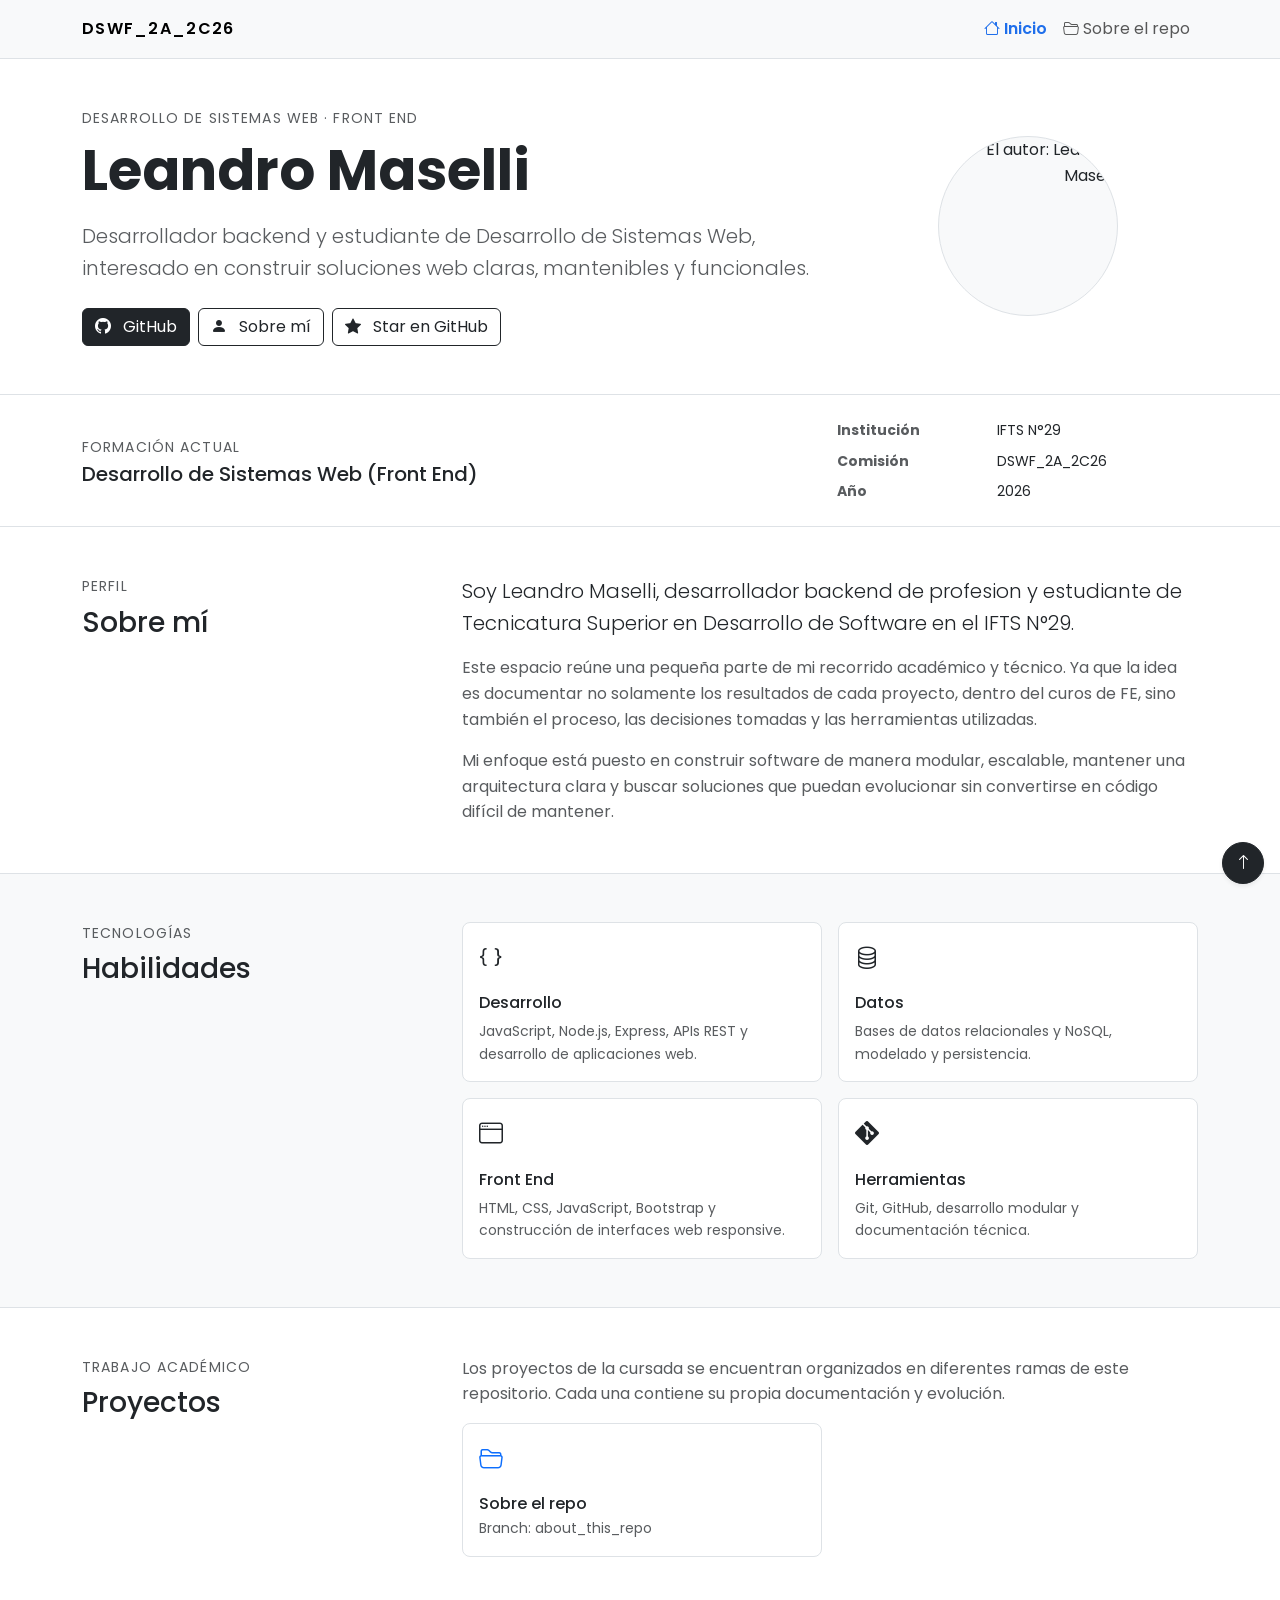
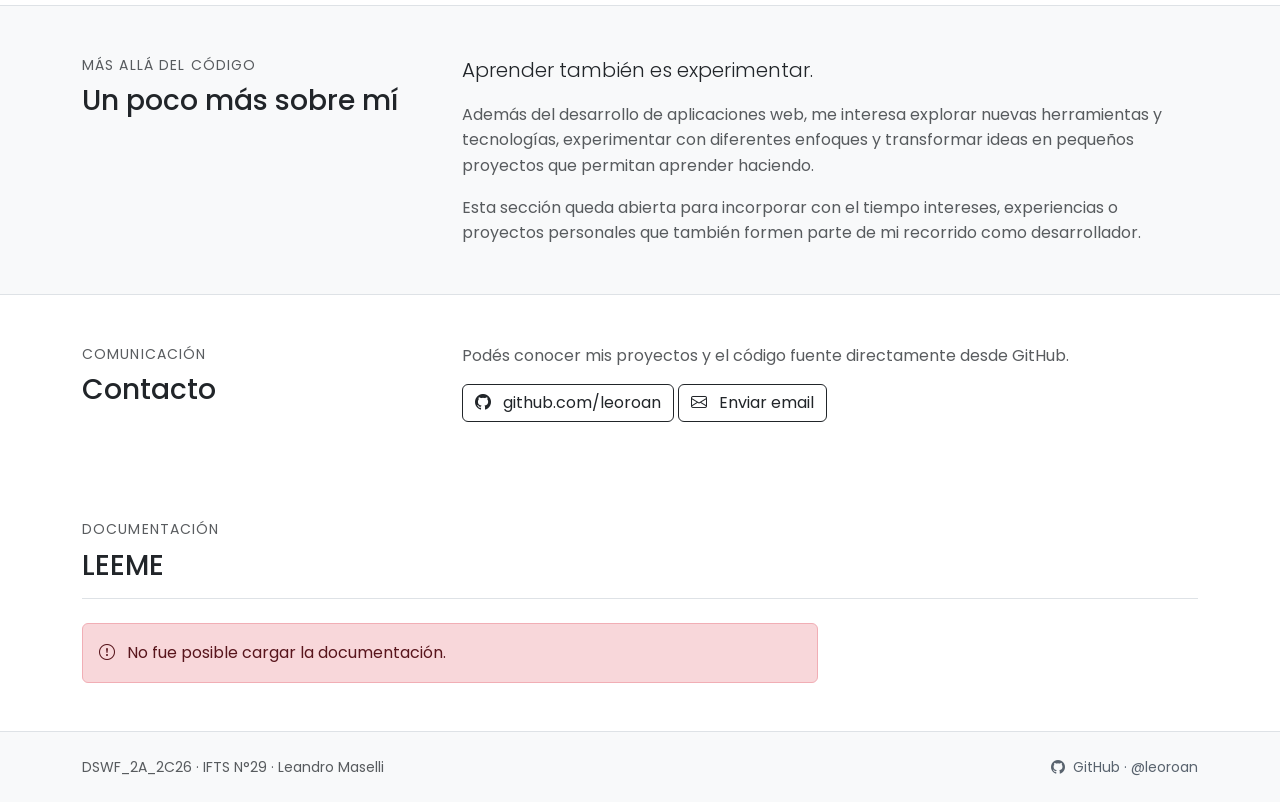
==== commit 565b5e3f: "Actualizar README.md con descripción del proyecto y objetivos; agregar tipografía Poppins y efecto d" ====
--- a/index.html
+++ b/index.html
@@ -32,6 +32,17 @@
          FAVICON
     ========================================================== -->
     <link rel="icon" type="image/svg+xml" href="./assets/favicon.ico" />
+
+    <!-- =========================================================
+         GOOGLE FONTS
+         Poppins — tipografía principal del portfolio.
+    ========================================================== -->
+    <link rel="preconnect" href="https://fonts.googleapis.com" />
+    <link rel="preconnect" href="https://fonts.gstatic.com" crossorigin />
+    <link
+      href="https://fonts.googleapis.com/css2?family=Poppins:wght@300;400;500;600;700&display=swap"
+      rel="stylesheet"
+    />
 
     <!-- =========================================================
          BOOTSTRAP 5.3
@@ -168,7 +179,7 @@
                 </div>
               </div>
 
-              <div class="col-lg-4">
+              <!-- <div class="col-lg-4">
                 <figure class="text-center text-lg-end mb-0">
                   <div
                     class="mx-auto ms-lg-auto rounded-circle border overflow-hidden bg-body-tertiary"
@@ -189,6 +200,20 @@
                     </div>
                   </div>
                 </figure>
+              </div> -->
+              <div class="col-lg-4">
+                <figure class="text-center text-lg-end mb-0">
+                  <div
+                    class="profile-coin mx-auto ms-lg-auto rounded-circle border overflow-hidden bg-body-tertiary"
+                    style="width: 180px; height: 180px"
+                  >
+                    <img
+                      src="./assets/yo_para_gmail.png"
+                      alt="El autor: Leandro Maselli"
+                      class="w-100 h-100 object-fit-cover"
+                    />
+                  </div>
+                </figure>
               </div>
             </div>
           </div>
@@ -252,9 +277,9 @@
                 </p>
 
                 <p class="text-body-secondary">
-                  Este espacio reúne una peqwueñar parte de mi recorrido
-                  académico y técnico. Ya que la idea es documentar no solamente
-                  los resultados de cada proyecto, dentro del curos de FE, sino
+                  Este espacio reúne una pequeña parte de mi recorrido académico
+                  y técnico. Ya que la idea es documentar no solamente los
+                  resultados de cada proyecto, dentro del curos de FE, sino
                   también el proceso, las decisiones tomadas y las herramientas
                   utilizadas.
                 </p>
--- a/styles/style.css
+++ b/styles/style.css
@@ -13,6 +13,15 @@
 
 /* ---------- Tipografía general ---------- */
 body {
+  font-family:
+    "Poppins",
+    system-ui,
+    -apple-system,
+    "Segoe UI",
+    Roboto,
+    "Helvetica Neue",
+    Arial,
+    sans-serif;
   font-size: 1rem;
   line-height: 1.6;
   -webkit-font-smoothing: antialiased;
@@ -293,3 +302,27 @@
     scroll-behavior: auto !important;
   }
 }
+
+/* ============================================================
+ * FOTO DE PERFIL — EFECTO MONEDA
+ * ============================================================ */
+
+.profile-coin {
+  perspective: 800px;
+  transform-style: preserve-3d;
+  transition: transform 0.2s ease;
+}
+
+.profile-coin:hover {
+  animation: profileCoinFlip 1.2s ease-in-out;
+}
+
+@keyframes profileCoinFlip {
+  from {
+    transform: rotateY(0deg);
+  }
+
+  to {
+    transform: rotateY(360deg);
+  }
+}
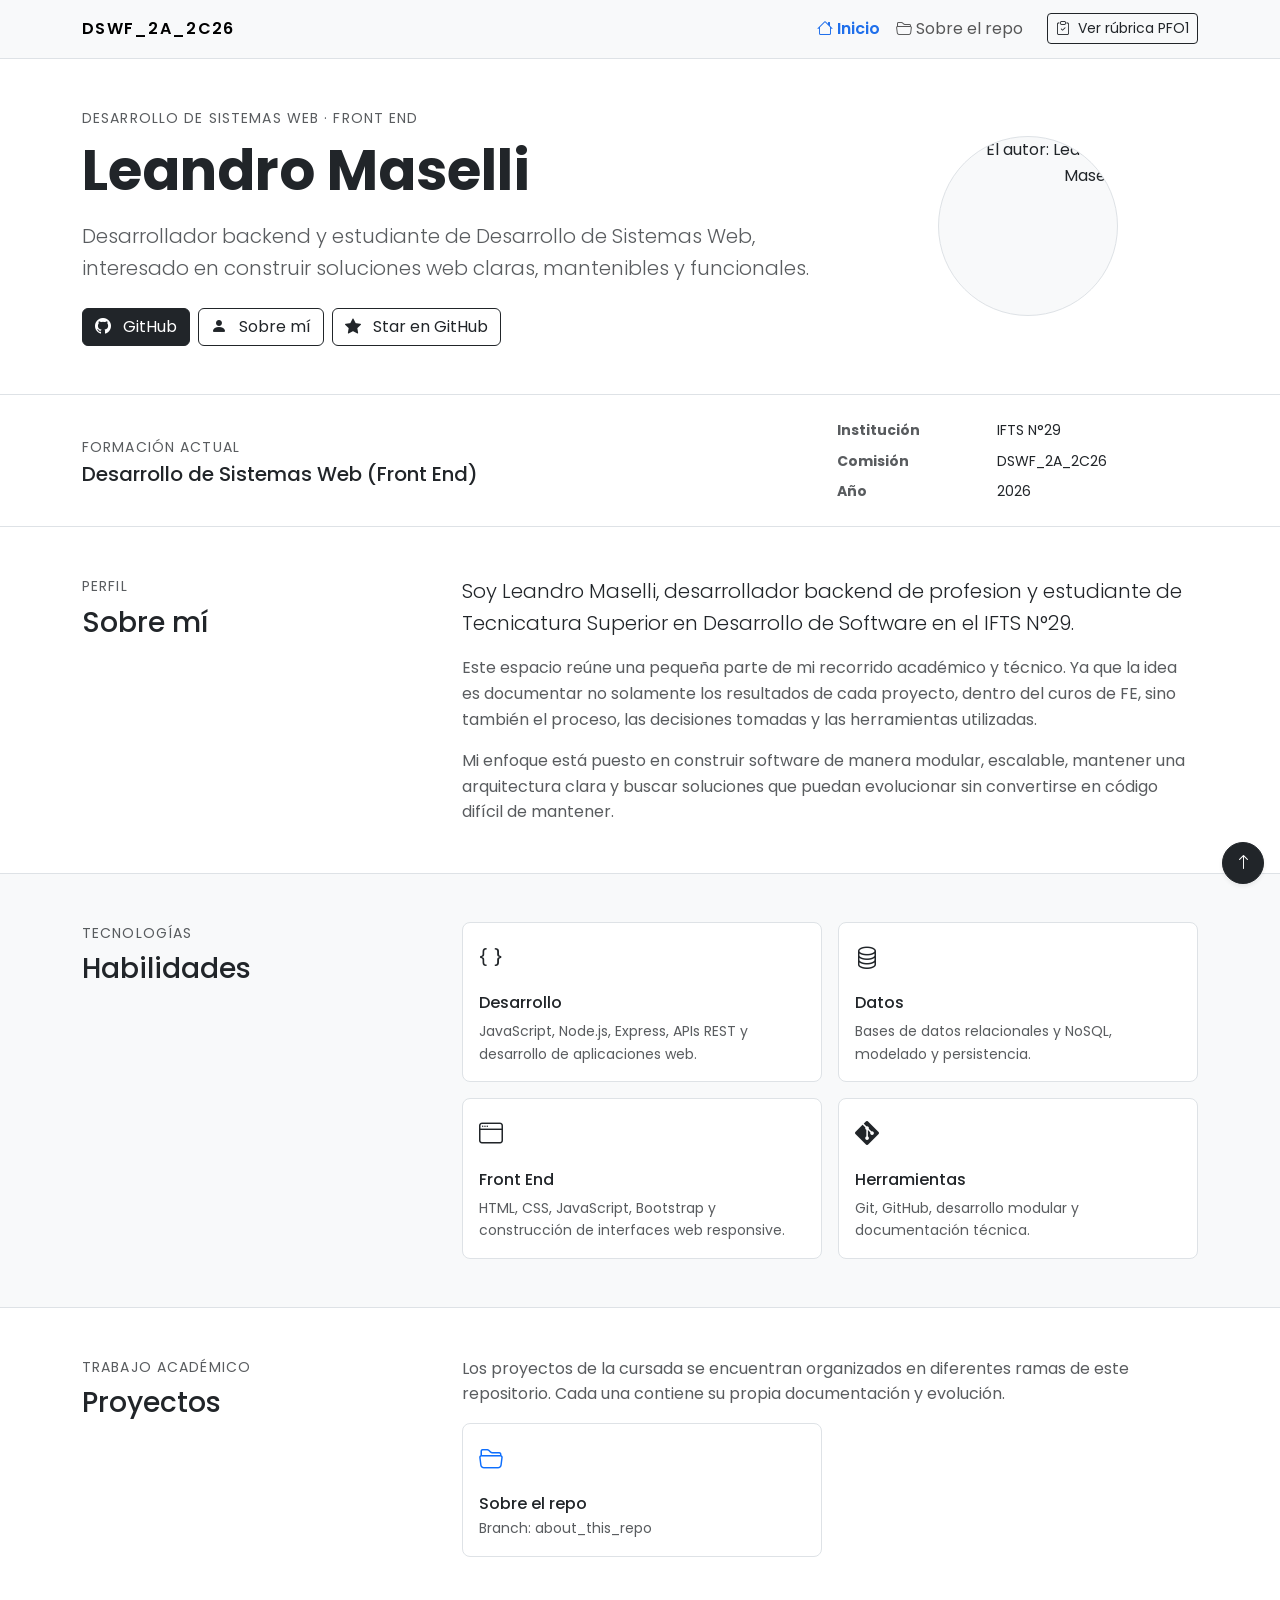
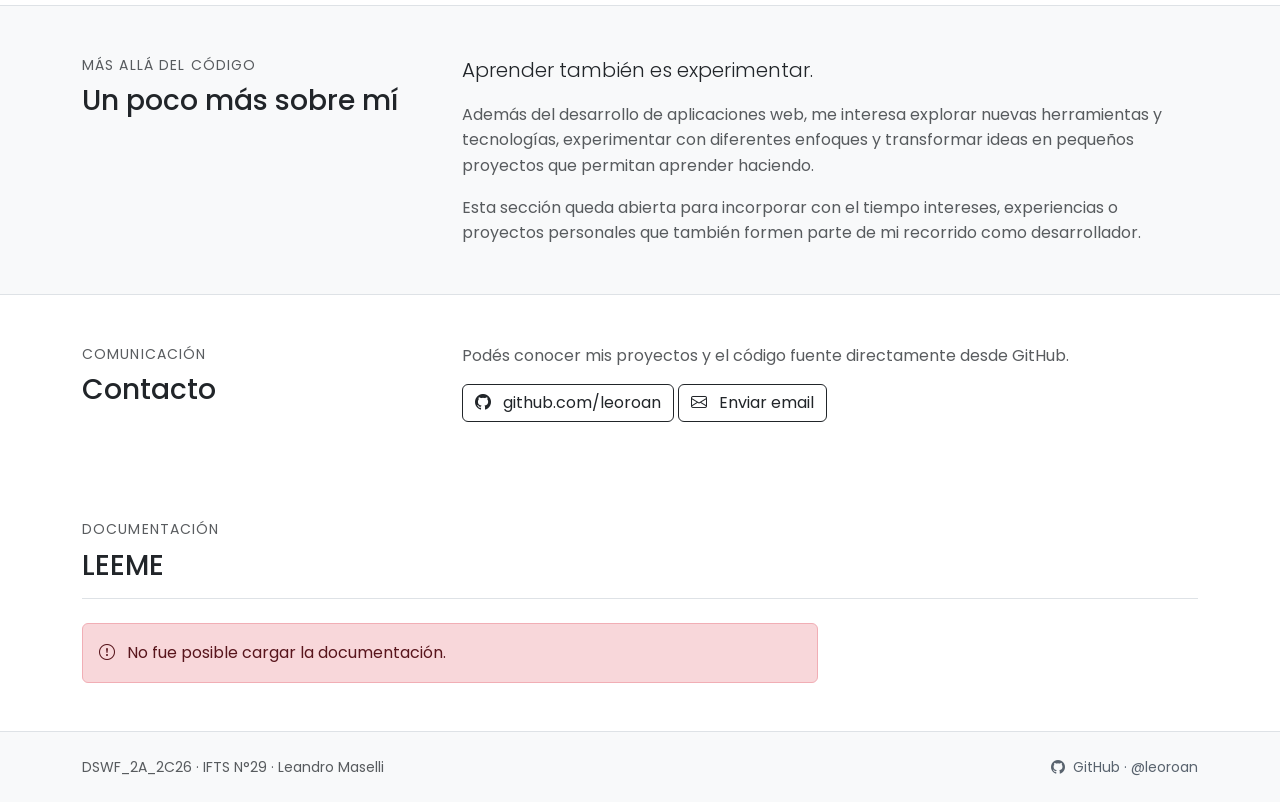
==== commit d350b7b0: "Agregar funcionalidad de Rúbrica de Evaluación: implementar overlay y lógica de interacción en rubri" ====
--- a/index.html
+++ b/index.html
@@ -116,6 +116,22 @@
             class="navbar-nav ms-auto align-items-md-center"
             id="navLinks"
           ></ul>
+
+          <!--
+            Botón para abrir la Rúbrica de Evaluación dentro de la SPA.
+            El overlay se genera dinámicamente desde scripts/rubric.js.
+          -->
+          <button
+            type="button"
+            class="btn btn-outline-dark btn-sm ms-md-3 mt-2 mt-md-0"
+            id="rubricToggle"
+            aria-haspopup="dialog"
+            aria-controls="rubricOverlay"
+            aria-expanded="false"
+          >
+            <i class="bi bi-clipboard-check me-1" aria-hidden="true"></i>
+            Ver rúbrica PFO1
+          </button>
         </div>
       </div>
     </nav>
--- a/styles/style.css
+++ b/styles/style.css
@@ -326,3 +326,410 @@
     transform: rotateY(360deg);
   }
 }
+
+/* ============================================================
+ * RÚBRICA DE EVALUACIÓN — OVERLAY SPA
+ * ============================================================ */
+
+/* ---------- Overlay ---------- */
+.rubric-overlay {
+  position: fixed;
+  inset: 0;
+  z-index: 1055;
+  display: flex;
+  align-items: center;
+  justify-content: center;
+  padding: 1rem;
+}
+
+/* El atributo hidden debe prevalecer sobre display:flex. */
+.rubric-overlay[hidden] {
+  display: none;
+}
+
+.rubric-backdrop {
+  position: absolute;
+  inset: 0;
+  background: rgba(13, 17, 23, 0.55);
+  backdrop-filter: blur(4px);
+  -webkit-backdrop-filter: blur(4px);
+  animation: rubricBackdropIn 0.2s ease-out;
+}
+
+/* ---------- Panel ---------- */
+.rubric-panel {
+  position: relative;
+  width: 100%;
+  max-width: 56rem;
+  max-height: calc(100vh - 2rem);
+  overflow-y: auto;
+  background: #ffffff;
+  border: 1px solid var(--dswf-border);
+  border-radius: 0.75rem;
+  box-shadow:
+    0 20px 50px rgba(13, 17, 23, 0.25),
+    0 4px 12px rgba(13, 17, 23, 0.12);
+  outline: none;
+  animation: rubricPanelIn 0.25s ease-out;
+}
+
+.rubric-content {
+  padding: 1.5rem;
+}
+
+@media (min-width: 768px) {
+  .rubric-content {
+    padding: 2rem;
+  }
+}
+
+/* ---------- Header ---------- */
+.rubric-header {
+  display: flex;
+  align-items: flex-start;
+  justify-content: space-between;
+  gap: 1rem;
+  border-bottom: 1px solid var(--dswf-border);
+  padding-bottom: 1.25rem;
+  margin-bottom: 1.5rem;
+}
+
+.rubric-title {
+  font-weight: 600;
+  letter-spacing: -0.01em;
+}
+
+.rubric-subtitle {
+  font-size: 0.95rem;
+}
+
+/* ---------- Resumen ---------- */
+.rubric-summary {
+  margin-bottom: 1.75rem;
+}
+
+.rubric-global-result {
+  display: inline-flex;
+  flex-wrap: wrap;
+  gap: 0.5rem;
+}
+
+.rubric-summary-card {
+  background: #fbfcfd;
+  transition:
+    transform 0.15s ease,
+    box-shadow 0.15s ease,
+    border-color 0.15s ease;
+}
+
+.rubric-summary-card:hover {
+  transform: translateY(-2px);
+  box-shadow: 0 4px 12px rgba(13, 17, 23, 0.08);
+  border-color: var(--dswf-border);
+}
+
+.rubric-summary-index {
+  font-variant-numeric: tabular-nums;
+}
+
+.rubric-summary-title {
+  line-height: 1.35;
+  min-height: 2.7em;
+  display: flex;
+  align-items: center;
+  justify-content: center;
+}
+
+/* ---------- Badges de nivel ---------- */
+.rubric-badge {
+  display: inline-flex;
+  align-items: center;
+  gap: 0.4rem;
+  padding: 0.25rem 0.65rem;
+  border-radius: 999px;
+  font-size: 0.75rem;
+  font-weight: 600;
+  letter-spacing: 0.02em;
+  white-space: nowrap;
+  border: 1px solid transparent;
+}
+
+.rubric-badge-dot {
+  width: 0.5rem;
+  height: 0.5rem;
+  border-radius: 50%;
+  background: currentColor;
+  flex-shrink: 0;
+}
+
+/* Nivel 1 — No cumple */
+.rubric-level-1 {
+  color: #9a3412;
+  background: #fff7ed;
+  border-color: #fed7aa;
+}
+
+/* Nivel 2 — Cumple */
+.rubric-level-2 {
+  color: #92400e;
+  background: #fffbeb;
+  border-color: #fde68a;
+}
+
+/* Nivel 3 — Propone */
+.rubric-level-3 {
+  color: #1d4ed8;
+  background: #eff6ff;
+  border-color: #bfdbfe;
+}
+
+/* Nivel 4 — Supera */
+.rubric-level-4 {
+  color: #166534;
+  background: #f0fdf4;
+  border-color: #bbf7d0;
+}
+
+/* ---------- Criterios (acordeón) ---------- */
+.rubric-criteria {
+  display: flex;
+  flex-direction: column;
+  gap: 0.75rem;
+}
+
+.rubric-criterion {
+  border: 1px solid var(--dswf-border) !important;
+  border-radius: 0.5rem !important;
+  overflow: hidden;
+}
+
+.rubric-criterion-title {
+  margin: 0;
+}
+
+.rubric-criterion-toggle {
+  width: 100%;
+  display: flex;
+  align-items: center;
+  gap: 0.75rem;
+  padding: 0.9rem 1rem;
+  background: #ffffff;
+  border: 0;
+  text-align: left;
+  font: inherit;
+  color: inherit;
+  cursor: pointer;
+  transition: background-color 0.15s ease;
+}
+
+.rubric-criterion-toggle:hover {
+  background: #f6f8fa;
+}
+
+.rubric-criterion-toggle:focus-visible {
+  outline: 2px solid var(--dswf-accent);
+  outline-offset: -2px;
+}
+
+.rubric-criterion-number {
+  font-size: 0.8rem;
+  font-weight: 600;
+  color: var(--dswf-muted);
+  font-variant-numeric: tabular-nums;
+  flex-shrink: 0;
+}
+
+.rubric-criterion-name {
+  font-weight: 600;
+  font-size: 0.95rem;
+  flex: 1 1 auto;
+  line-height: 1.35;
+}
+
+.rubric-criterion-result {
+  flex-shrink: 0;
+}
+
+.rubric-criterion-icon {
+  flex-shrink: 0;
+  color: var(--dswf-muted);
+  transition: transform 0.2s ease;
+}
+
+.rubric-criterion-toggle[aria-expanded="true"] .rubric-criterion-icon {
+  transform: rotate(180deg);
+}
+
+.rubric-criterion-panel {
+  border-top: 1px solid var(--dswf-border);
+  background: #fbfcfd;
+}
+
+.rubric-criterion-body {
+  padding: 1rem 1.25rem 1.25rem;
+}
+
+.rubric-criterion-intro {
+  margin-bottom: 1rem;
+}
+
+/* ---------- Niveles ---------- */
+.rubric-levels {
+  display: flex;
+  flex-direction: column;
+  gap: 0.5rem;
+}
+
+.rubric-level {
+  border: 1px solid var(--dswf-border);
+  border-radius: 0.375rem;
+  padding: 0.75rem 1rem;
+  background: #ffffff;
+  transition:
+    border-color 0.15s ease,
+    box-shadow 0.15s ease;
+}
+
+.rubric-level.is-current {
+  border-color: var(--dswf-accent);
+  box-shadow: 0 0 0 3px rgba(31, 111, 235, 0.12);
+}
+
+.rubric-level-head {
+  display: flex;
+  align-items: center;
+  gap: 0.5rem;
+  margin-bottom: 0.35rem;
+}
+
+.rubric-level-number {
+  display: inline-flex;
+  align-items: center;
+  justify-content: center;
+  width: 1.4rem;
+  height: 1.4rem;
+  border-radius: 50%;
+  font-size: 0.7rem;
+  font-weight: 700;
+  color: #ffffff;
+  background: var(--dswf-muted);
+  flex-shrink: 0;
+}
+
+.rubric-level-1 .rubric-level-number {
+  background: #9a3412;
+}
+
+.rubric-level-2 .rubric-level-number {
+  background: #92400e;
+}
+
+.rubric-level-3 .rubric-level-number {
+  background: #1d4ed8;
+}
+
+.rubric-level-4 .rubric-level-number {
+  background: #166534;
+}
+
+.rubric-level-label {
+  font-weight: 600;
+  font-size: 0.9rem;
+}
+
+.rubric-current-tag {
+  margin-left: auto;
+  font-size: 0.7rem;
+  font-weight: 600;
+  color: var(--dswf-accent);
+  background: #eff6ff;
+  border: 1px solid #bfdbfe;
+  border-radius: 999px;
+  padding: 0.15rem 0.55rem;
+  white-space: nowrap;
+}
+
+.rubric-level-desc {
+  margin: 0;
+  font-size: 0.875rem;
+  color: var(--dswf-muted);
+  line-height: 1.55;
+}
+
+/* ---------- Nota final ---------- */
+.rubric-note {
+  display: flex;
+  align-items: flex-start;
+  gap: 0.4rem;
+}
+
+/* ---------- Animaciones ---------- */
+@keyframes rubricBackdropIn {
+  from {
+    opacity: 0;
+  }
+
+  to {
+    opacity: 1;
+  }
+}
+
+@keyframes rubricPanelIn {
+  from {
+    opacity: 0;
+    transform: translateY(12px) scale(0.98);
+  }
+
+  to {
+    opacity: 1;
+    transform: translateY(0) scale(1);
+  }
+}
+
+/* ---------- Responsive fino ---------- */
+@media (max-width: 575.98px) {
+  .rubric-overlay {
+    padding: 0.5rem;
+  }
+
+  .rubric-panel {
+    max-height: calc(100vh - 1rem);
+    border-radius: 0.5rem;
+  }
+
+  .rubric-content {
+    padding: 1rem;
+  }
+
+  .rubric-header {
+    flex-direction: column;
+    gap: 0.75rem;
+  }
+
+  .rubric-criterion-toggle {
+    flex-wrap: wrap;
+    gap: 0.5rem;
+  }
+
+  .rubric-criterion-result {
+    margin-left: auto;
+  }
+
+  .rubric-current-tag {
+    display: none;
+  }
+}
+
+/* ---------- Prefers-reduced-motion ---------- */
+@media (prefers-reduced-motion: reduce) {
+  .rubric-backdrop,
+  .rubric-panel {
+    animation: none;
+  }
+
+  .rubric-summary-card,
+  .rubric-criterion-toggle,
+  .rubric-criterion-icon {
+    transition: none;
+  }
+}
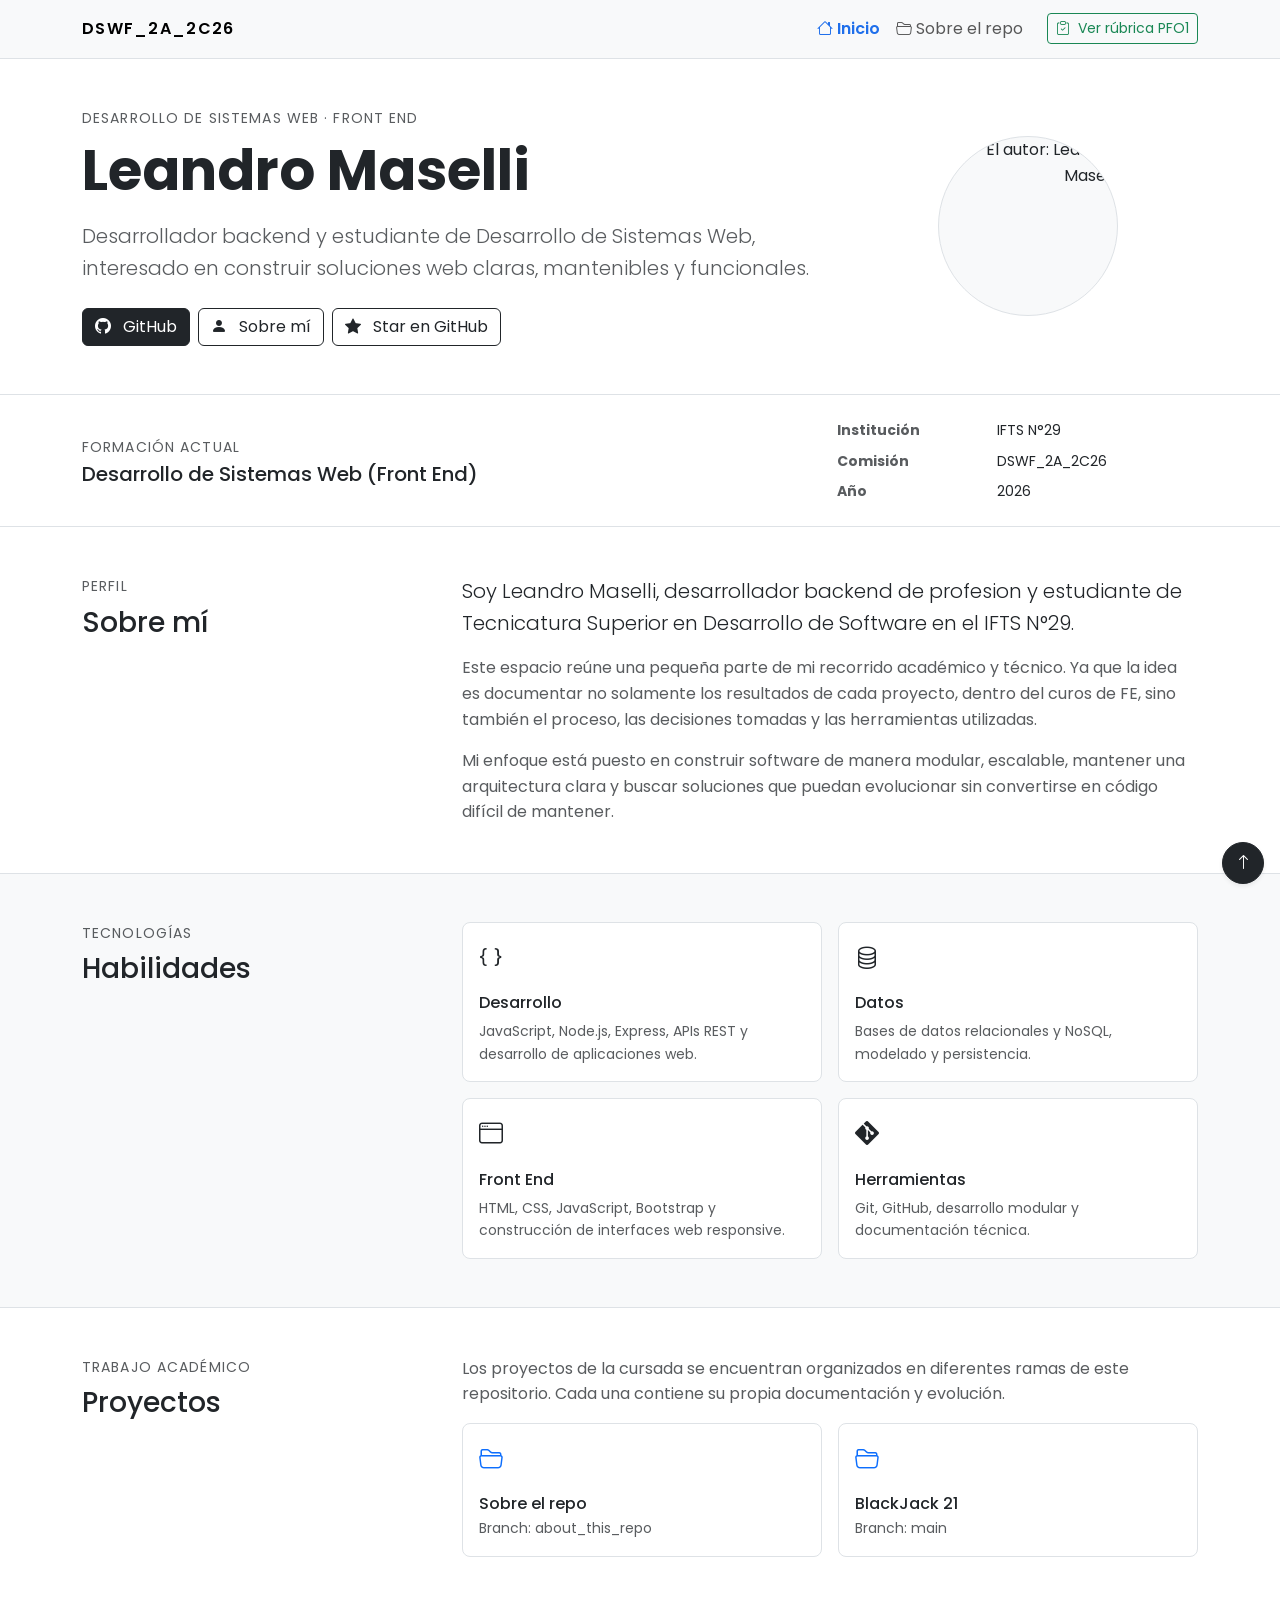
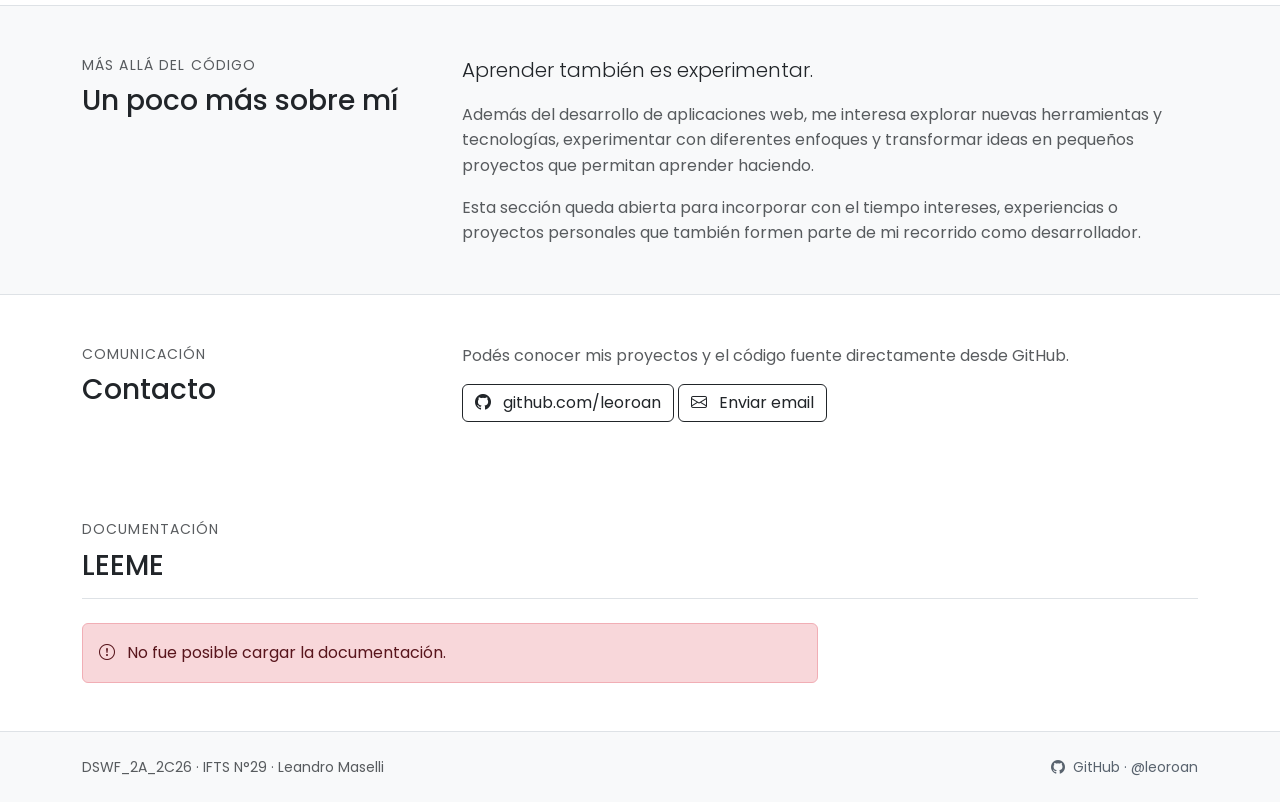
==== commit db08a1e8: "Actualizar estilos de botón y ajustar visibilidad de navegación en la configuración de proyectos" ====
--- a/index.html
+++ b/index.html
@@ -123,7 +123,7 @@
           -->
           <button
             type="button"
-            class="btn btn-outline-dark btn-sm ms-md-3 mt-2 mt-md-0"
+            class="btn btn-outline-success btn-sm ms-md-3 mt-2 mt-md-0"
             id="rubricToggle"
             aria-haspopup="dialog"
             aria-controls="rubricOverlay"
